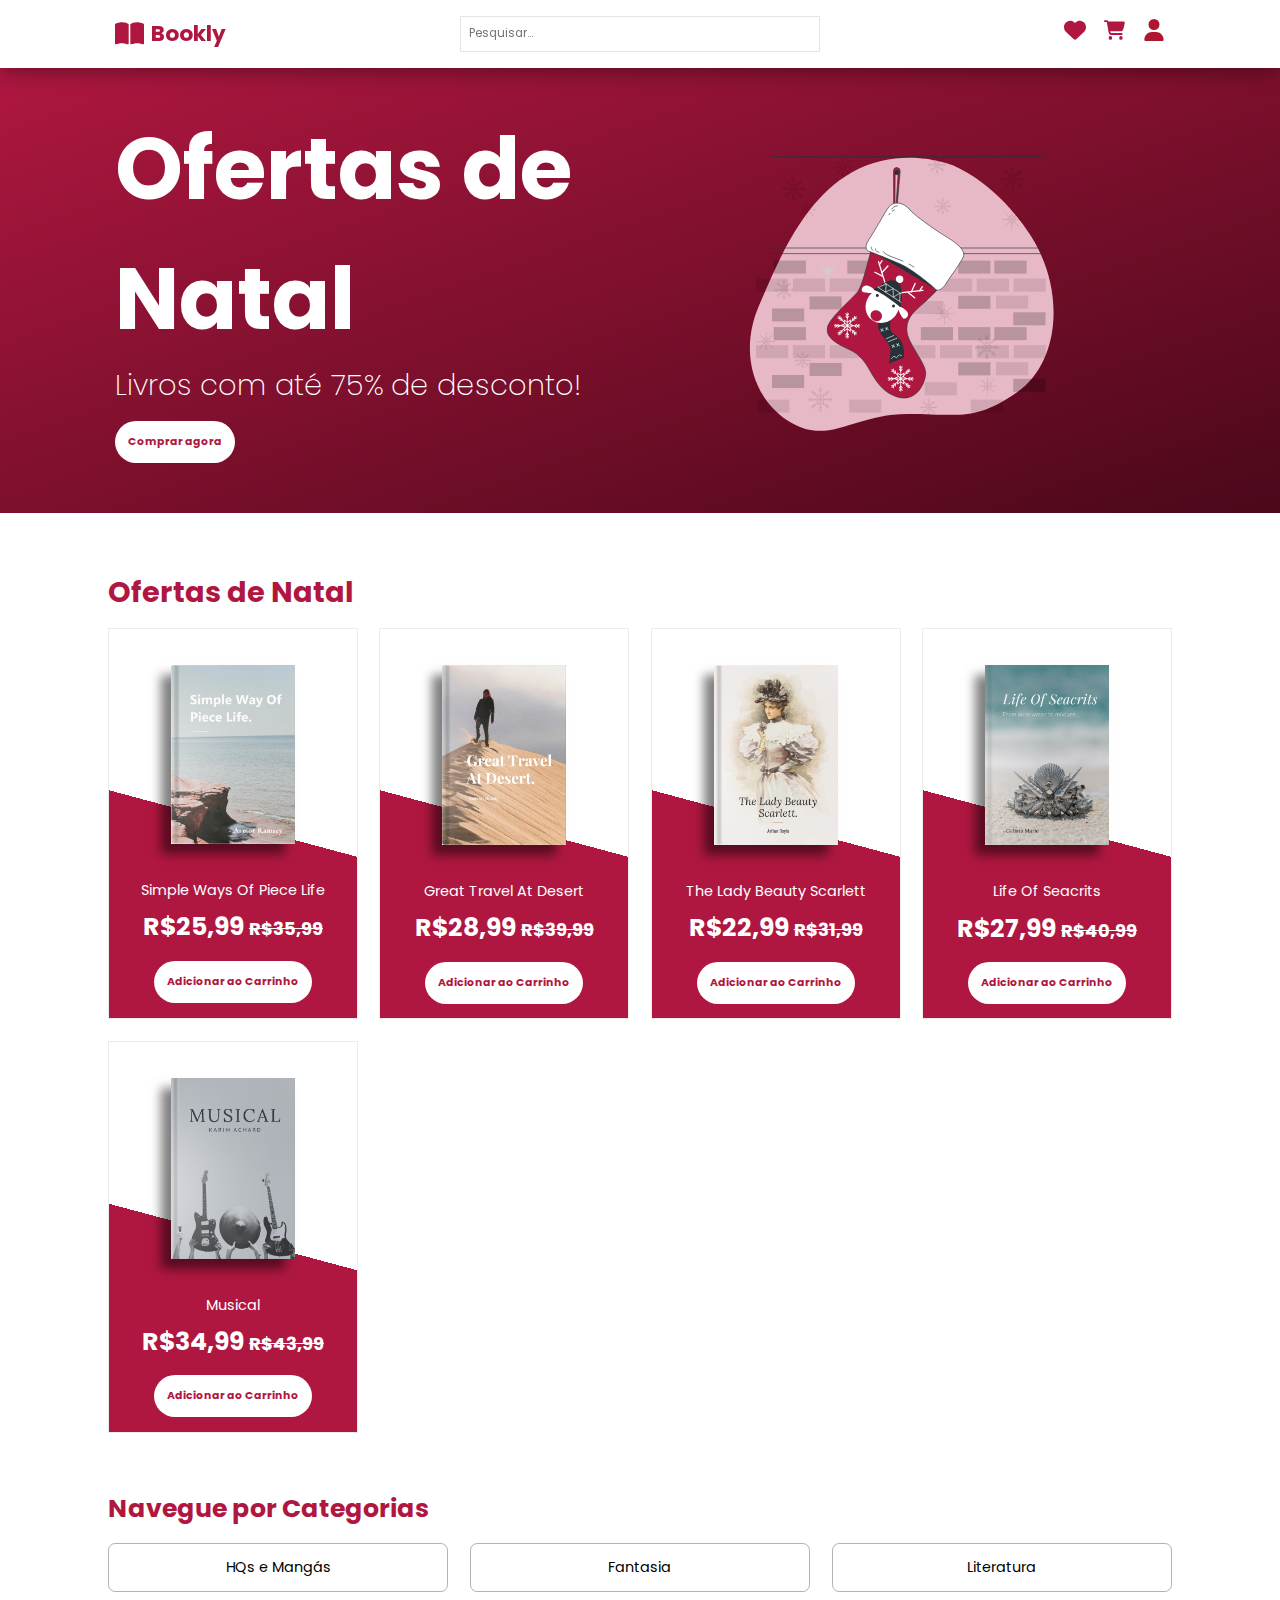
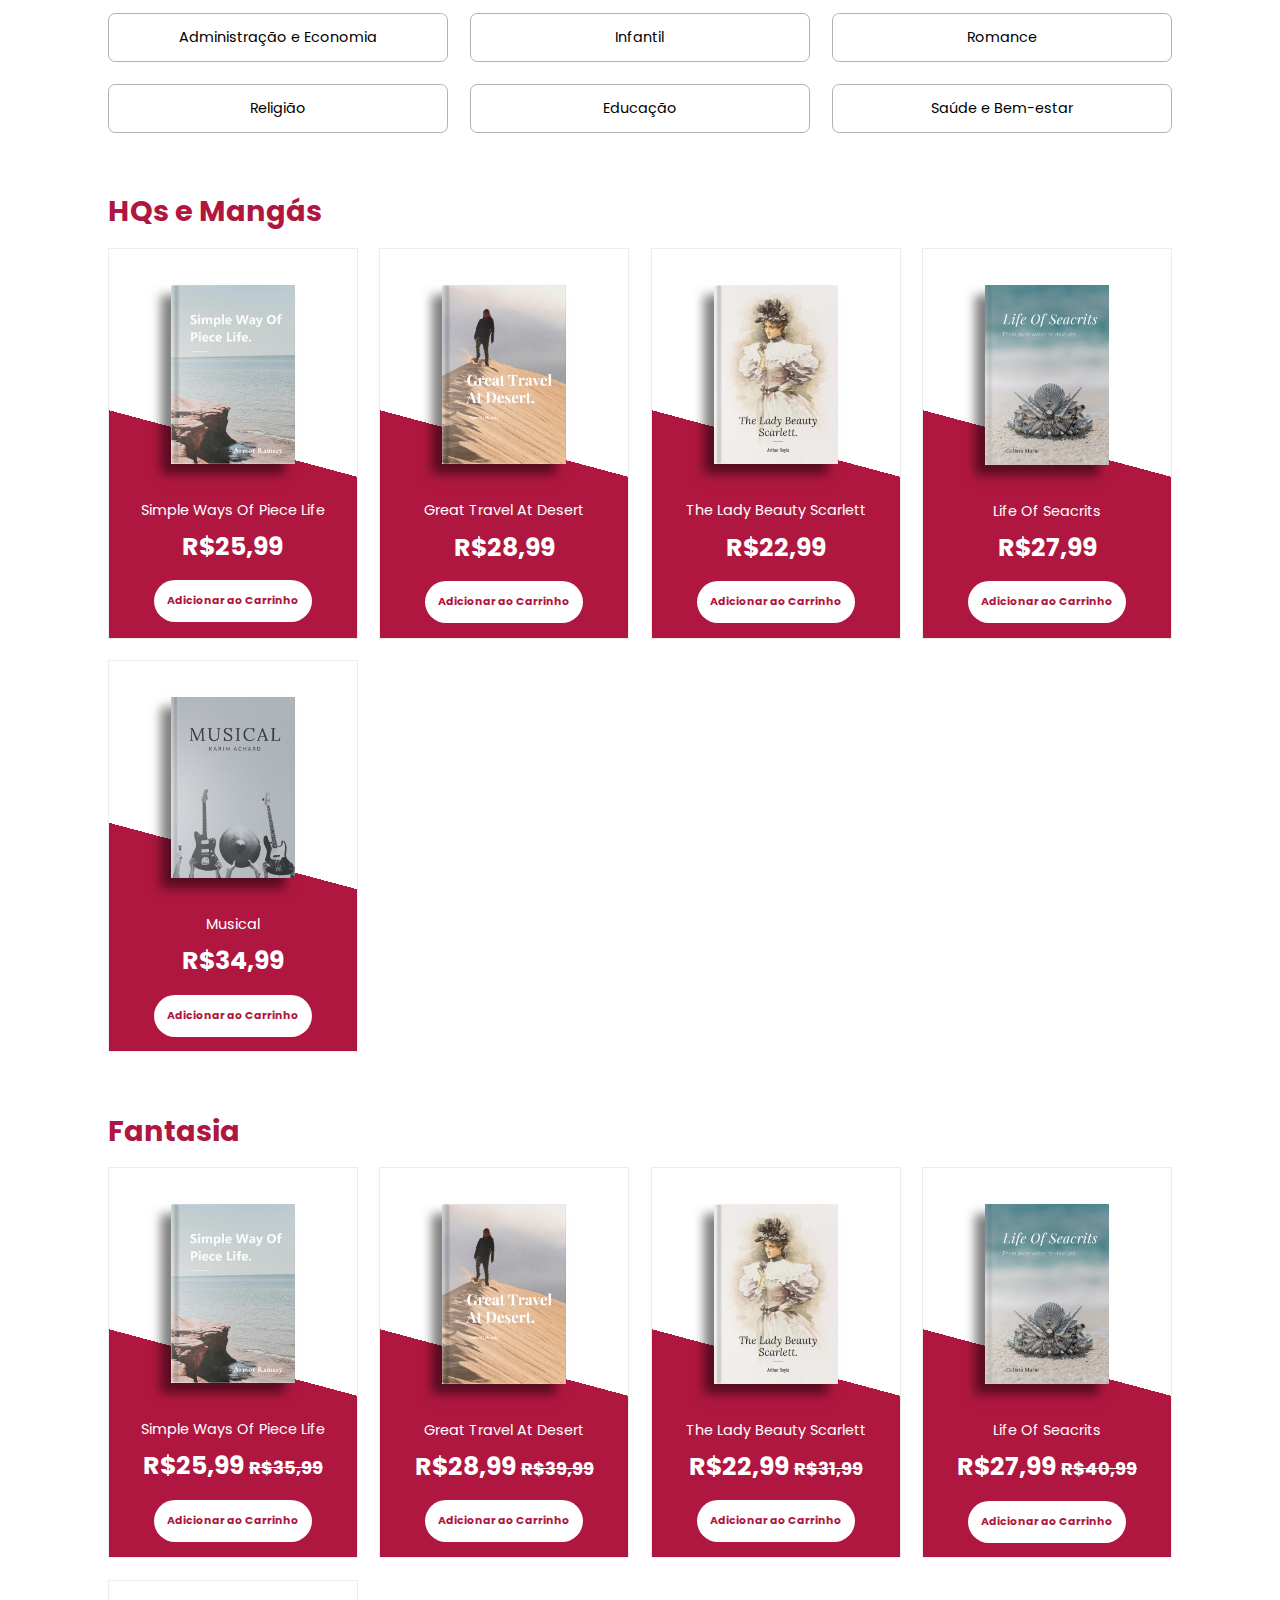
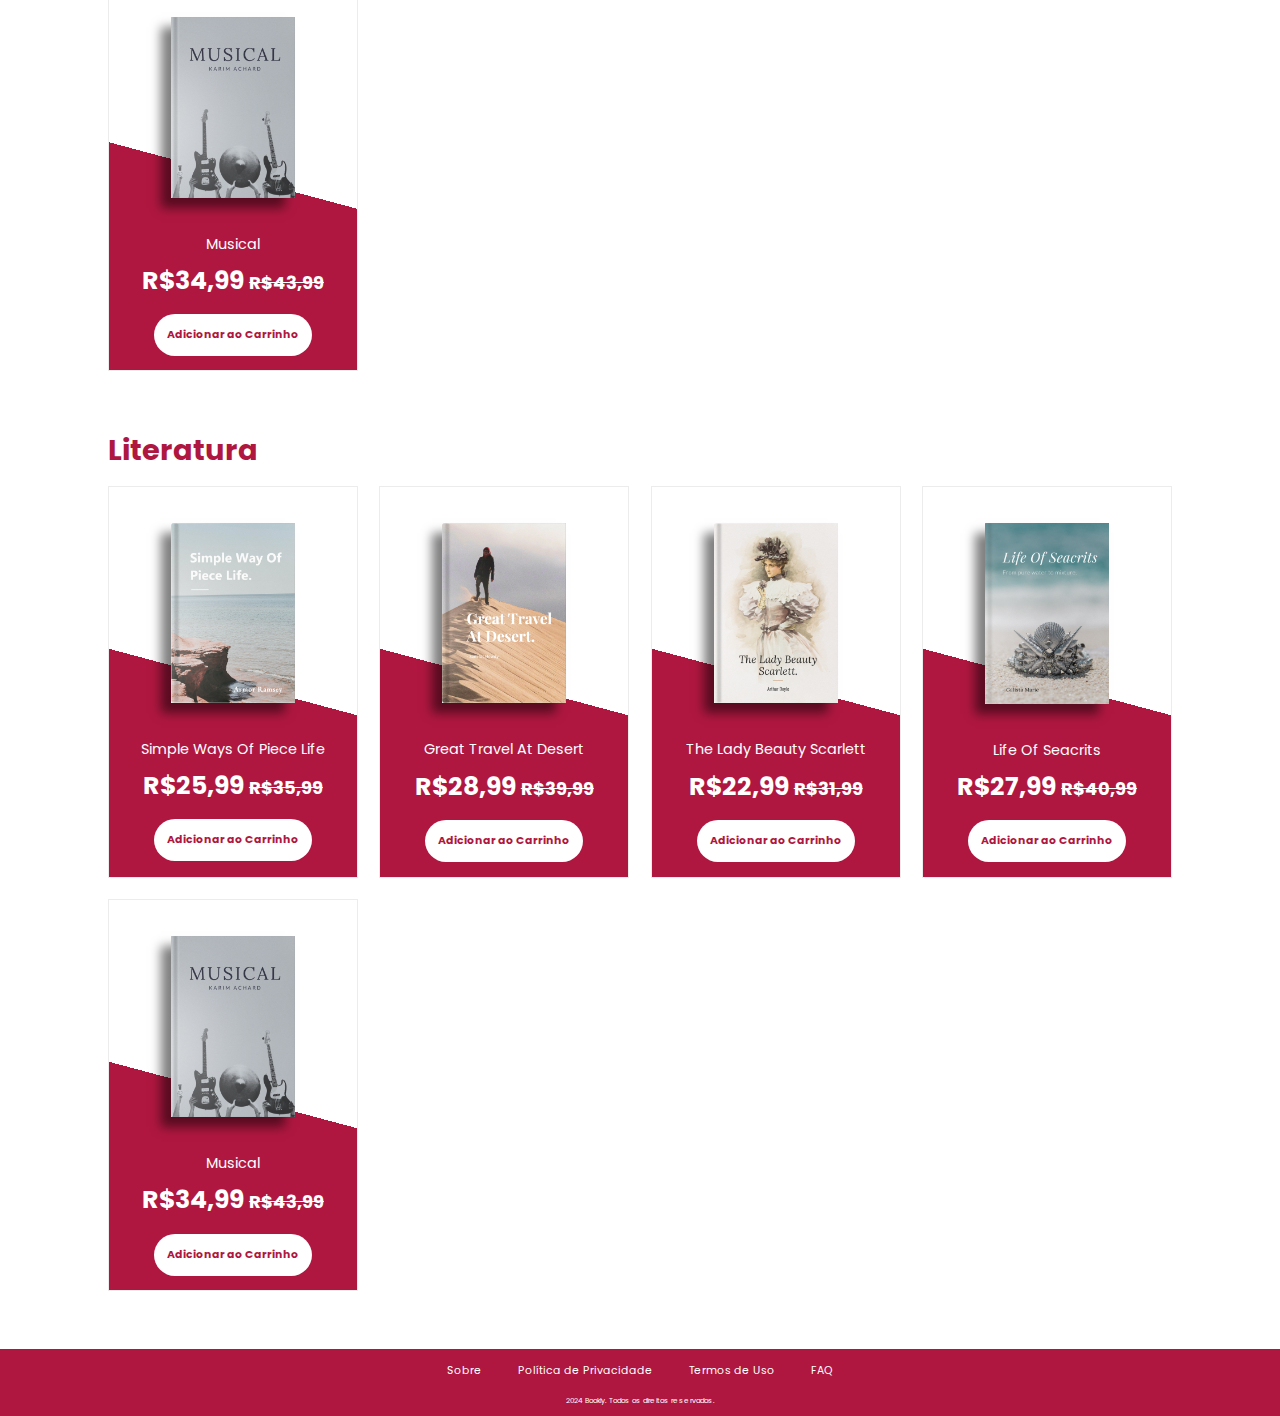
==== index.html @ 11a25524 "fix: correção dos ícones e links da página principal" ====
<!DOCTYPE html>
<html lang="pt-BR">

<head>
    <meta charset="UTF-8">
    <meta name="viewport" content="width=device-width, initial-scale=1.0">
    <link rel="icon" href="/img/book-open-solid.svg" type="image">
    <link rel="stylesheet" href="style.css">
    <title>Bookly</title>
</head>

<body>
    <header>
        <div class="container">
            <a href="#home" class="logo"><img src="img/book-open-solid.svg">Bookly</a>

            <form>
                <input type="search" name="search" placeholder="Pesquisar...">
            </form>

            <div class="icons">
                <a href="#" class="icon"><img src="img/search-solid.svg"></a>
                <a href="#" class="icon"><img src="img/heart-solid.svg"></a>
                <a href="/E-Commerce-HTML-e-CSS/cart/cart.html" class="icon"><img src="img/cart-shopping-solid.svg" alt=""></a>
                <a href="#" class="icon"><img src="img/user-solid.svg"></a>
            </div>
        </div>
        <!-- <div class="container">
            <nav>
                <a href="#" class="icon"><img src="img/house-solid.svg"></a>
                <a href="#" class="icon"><img src="img/list-solid.svg"></a>
                <a href="#" class="icon"><img src="img/tag-solid.svg"></a>
                <a href="#" class="icon"><img src="img/comments-solid.svg"></a>
            </nav>
        </div> -->
    </header>
    <main>
        <section class="home" id="home">
            <div class="snowfall">
                <div class="snowflake"></div>
                <div class="snowflake"></div>
                <div class="snowflake"></div>
                <div class="snowflake"></div>
                <div class="snowflake"></div>
                <div class="snowflake"></div>
                <div class="snowflake"></div>
                <div class="snowflake"></div>
                <div class="snowflake"></div>
                <div class="snowflake"></div>
            </div>
            <div class="content">
                <div class="content-text">
                    <h1>Ofertas de Natal</h1>
                    <p>Livros com até 75% de desconto!</p>
                    <a href="#christmas-sale" class="button">Comprar agora</a>
                </div>
                <div class="christmas-image">
                    <img src="img/christmas-stocking-animate.svg" class="book-image" alt="">
                </div>
            </div>
        </section>

        <div class="popular-books" id="christmas-sale">
            <h1>Ofertas de Natal</h1>
            <div class="book-sales">
                <div class="book">
                    <img src="img/books/product-item1.jpg" alt="">
                    <div class="book-showcase">
                        <p>Simple Ways Of Piece Life</p>
                        <h1>R$25,99 <span>R$35,99</span> </h1>
                        <a href="/E-commerce-HTML-e-CSS/book-showcase/book1/book1.html" class="button">Adicionar ao Carrinho</a>
                    </div>
                </div>
                <div class="book">
                    <img src="img/books/product-item2.jpg" alt="">
                    <div class="book-showcase">
                        <p>Great Travel At Desert</p>
                        <h1>R$28,99 <span>R$39,99</span></h1>
                        <a href="/E-commerce-HTML-e-CSS/book-showcase/book1/book2.html" class="button">Adicionar ao Carrinho</a>
                    </div>
                </div>
                <div class="book">
                    <img src="img/books/product-item3.jpg" alt="">
                    <div class="book-showcase">
                        <p>The Lady Beauty Scarlett</p>
                        <h1>R$22,99 <span>R$31,99</span> </h1>
                        <a href="/E-commerce-HTML-e-CSS/book-showcase/book1/book3.html" class="button">Adicionar ao Carrinho</a>
                    </div>
                </div>
                <div class="book">
                    <img src="img/books/product-item6.jpg" alt="">
                    <div class="book-showcase">
                        <p>Life Of Seacrits</p>
                        <h1>R$27,99 <span>R$40,99</span></h1>
                        <a href="/E-commerce-HTML-e-CSS/book-showcase/book1/book4.html" class="button">Adicionar ao Carrinho</a>
                    </div>
                </div>
                <div class="book">
                    <img src="img/books/product-item8.jpg" alt="">
                    <div class="book-showcase">
                        <p>Musical</p>
                        <h1>R$34,99 <span>R$43,99</span> </h1>
                        <a href="/E-commerce-HTML-e-CSS/book-showcase/book1/book5.html" class="button">Adicionar ao Carrinho</a>
                    </div>
                </div>
            </div>
        </div>
        <div class="categories">
            <h1>Navegue por Categorias</h1>
            <div class="categories-list">
                <a href="#comics">HQs e Mangás</a>
                <a href="#fantasy">Fantasia</a>
                <a href="#literature">Literatura</a>
                <a href="#administration">Administração e Economia</a>
                <a href="#childish">Infantil</a>
                <a href="#romance">Romance</a>
                <a href="#religion">Religião</a>
                <a href="#education">Educação</a>
                <a href="#health">Saúde e Bem-estar</a>
            </div>
        </div>
        <div class="popular-books" id="comics">
            <h1>HQs e Mangás</h1>
            <div class="book-sales">
                <div class="book">
                    <img src="img/books/product-item1.jpg" alt="">
                    <div class="book-showcase">
                        <p>Simple Ways Of Piece Life</p>
                        <h1>R$25,99</h1>
                        <a href="" class="button">Adicionar ao Carrinho</a>
                    </div>
                </div>
                <div class="book">
                    <img src="img/books/product-item2.jpg" alt="">
                    <div class="book-showcase">
                        <p>Great Travel At Desert</p>
                        <h1>R$28,99</h1>
                        <a href="" class="button">Adicionar ao Carrinho</a>
                    </div>
                </div>
                <div class="book">
                    <img src="img/books/product-item3.jpg" alt="">
                    <div class="book-showcase">
                        <p>The Lady Beauty Scarlett</p>
                        <h1>R$22,99</h1>
                        <a href="" class="button">Adicionar ao Carrinho</a>
                    </div>
                </div>
                <div class="book">
                    <img src="img/books/product-item6.jpg" alt="">
                    <div class="book-showcase">
                        <p>Life Of Seacrits</p>
                        <h1>R$27,99</h1>
                        <a href="" class="button">Adicionar ao Carrinho</a>
                    </div>
                </div>
                <div class="book">
                    <img src="img/books/product-item8.jpg" alt="">
                    <div class="book-showcase">
                        <p>Musical</p>
                        <h1>R$34,99</h1>
                        <a href="" class="button">Adicionar ao Carrinho</a>
                    </div>
                </div>
            </div>
        </div>
        <div class="popular-books" id="fantasy">
            <h1>Fantasia</h1>
            <div class="book-sales">
                <div class="book">
                    <img src="img/books/product-item1.jpg" alt="">
                    <div class="book-showcase">
                        <p>Simple Ways Of Piece Life</p>
                        <h1>R$25,99 <span>R$35,99</span> </h1>
                        <a href="" class="button">Adicionar ao Carrinho</a>
                    </div>
                </div>
                <div class="book">
                    <img src="img/books/product-item2.jpg" alt="">
                    <div class="book-showcase">
                        <p>Great Travel At Desert</p>
                        <h1>R$28,99 <span>R$39,99</span></h1>
                        <a href="" class="button">Adicionar ao Carrinho</a>
                    </div>
                </div>
                <div class="book">
                    <img src="img/books/product-item3.jpg" alt="">
                    <div class="book-showcase">
                        <p>The Lady Beauty Scarlett</p>
                        <h1>R$22,99 <span>R$31,99</span> </h1>
                        <a href="" class="button">Adicionar ao Carrinho</a>
                    </div>
                </div>
                <div class="book">
                    <img src="img/books/product-item6.jpg" alt="">
                    <div class="book-showcase">
                        <p>Life Of Seacrits</p>
                        <h1>R$27,99 <span>R$40,99</span></h1>
                        <a href="" class="button">Adicionar ao Carrinho</a>
                    </div>
                </div>
                <div class="book">
                    <img src="img/books/product-item8.jpg" alt="">
                    <div class="book-showcase">
                        <p>Musical</p>
                        <h1>R$34,99 <span>R$43,99</span> </h1>
                        <a href="" class="button">Adicionar ao Carrinho</a>
                    </div>
                </div>
            </div>
        </div>
        <div class="popular-books" id="literature">
            <h1>Literatura</h1>
            <div class="book-sales">
                <div class="book">
                    <img src="img/books/product-item1.jpg" alt="">
                    <div class="book-showcase">
                        <p>Simple Ways Of Piece Life</p>
                        <h1>R$25,99 <span>R$35,99</span> </h1>
                        <a href="" class="button">Adicionar ao Carrinho</a>
                    </div>
                </div>
                <div class="book">
                    <img src="img/books/product-item2.jpg" alt="">
                    <div class="book-showcase">
                        <p>Great Travel At Desert</p>
                        <h1>R$28,99 <span>R$39,99</span></h1>
                        <a href="" class="button">Adicionar ao Carrinho</a>
                    </div>
                </div>
                <div class="book">
                    <img src="img/books/product-item3.jpg" alt="">
                    <div class="book-showcase">
                        <p>The Lady Beauty Scarlett</p>
                        <h1>R$22,99 <span>R$31,99</span> </h1>
                        <a href="" class="button">Adicionar ao Carrinho</a>
                    </div>
                </div>
                <div class="book">
                    <img src="img/books/product-item6.jpg" alt="">
                    <div class="book-showcase">
                        <p>Life Of Seacrits</p>
                        <h1>R$27,99 <span>R$40,99</span></h1>
                        <a href="" class="button">Adicionar ao Carrinho</a>
                    </div>
                </div>
                <div class="book">
                    <img src="img/books/product-item8.jpg" alt="">
                    <div class="book-showcase">
                        <p>Musical</p>
                        <h1>R$34,99 <span>R$43,99</span> </h1>
                        <a href="" class="button">Adicionar ao Carrinho</a>
                    </div>
                </div>
            </div>
        </div>
    </main>

    <footer>
        <ul>
            <li><a href="#">Sobre</a></li>
            <li><a href="#">Política de Privacidade</a></li>
            <li><a href="#">Termos de Uso</a></li>
            <li><a href="#">FAQ</a></li>
        </ul>
        <div class="legal-info">
            <p>2024 Bookly. Todos os direitos reservados.</p>
        </div>
        </div>
    </footer>
</body>

</html>
---- style.css ----
@import url('https://fonts.googleapis.com/css2?family=Poppins:wght@300;400;500;600&display=swap');

* {
    font-family: "Poppins", sans-serif;
    margin: 0;
    padding: 0;
    box-sizing: border-box;
    text-decoration: none;
    outline: none;
    border: none;
}

html {
    font-size: 62.5%;
    overflow-x: hidden;
    scroll-behavior: smooth;
    scroll-padding-top: calc(7.5vh + 4rem);
}

body {
    display: grid;
    grid-template-rows: auto 1fr auto;
    grid-template-areas:
        "header" "main" "footer";
}

.button {
    font-size: 1.5rem;
    font-weight: bold;
    padding: 1.8rem;
    border-radius: 4rem;
    margin: 2rem 0;
    display: inline-block;
    color: #AF1740;
    background-color: white;
}

.button:hover {
    transition-duration: 0.4s;
    background-color: #8b0c2e;
    color: white;
}

header {
    grid-area: header;
    position: sticky;
    top: 0;
    z-index: 100;
}

header .container {
    background-color: #FFFFFF;
    height: 7.5vh;
    padding: 1.5rem 9%;
    display: flex;
    align-items: center;
    justify-content: space-between;
    box-shadow: 0 0 24px rgba(0, 0, 0, 0.5);
}

header .container .logo {
    display: flex;
    justify-content: center;
    align-items: center;
    font-size: 3rem;
    font-weight: bolder;
    color: #AF1740;
}

header .container .logo img {
    height: 4rem;
    width: 4rem;
    margin-right: 1rem;
}

header .container form {
    width: 50rem;
    height: 5rem;
    border: 0.1rem solid rgba(0, 0, 0, 0.1);
    overflow: hidden;
    background-color: #FFFFFF;
    display: flex;
    align-items: center;
}

header .container form input {
    font-size: 1.6rem;
    padding: 0 1.2rem;
    height: 100%;
    width: 100%;
    color: black;
}

header .container .icons {
    display: flex;
    align-items: center;
    flex-wrap: nowrap;
    justify-content: flex-start;
    gap: 1rem;
}

header .container:nth-child(1) .icons div,
header .container:nth-child(1) .icons a {
    font-size: 2.5rem;
    margin-left: 1.5rem;
    color: black;
    cursor: pointer;
}

header .container .icons .icon img {
    height: 3rem;
    width: 3rem;
}

header .container .icons .icon:nth-child(1) {
    display: none;
}

header .container .icons div:hover,
header .container .icons a:hover {
    color: var(--main-color);
}
/* 
header .container:nth-child(2) {
    position: sticky;
    top: 0;
    z-index: 100;
}

header .container:nth-child(2) nav {
    background-color: var(--main-color);
    text-align: center;
}

header .container:nth-child(2) nav a {
    color: white;
    display: inline-block;
    padding: 1.5rem 1.5rem 1rem 0;
}

header .container:nth-child(2) nav .icon img{
    display: inline-block;
    height: 2rem;
    width: 2rem;
} */



/*-------------------------------------------------------------------------------------------------*/




main {
    grid-area: main;
}

section {
    padding: 5rem 9%;
    position: relative;
}

.book-image {
    width: 25vw;
}

section .content {
    display: flex;
    align-items: center;
    justify-content: center;
}

section .content .content-text {
    width: 50vw;
    color: white;
}

section .content .content-text h1 {
    font-size: 12rem;
}

section .content .content-text p {
    font-size: 4rem;
    font-weight: 200;
}

section .content .christmas-image {
    display: flex;
    justify-content: center;
    width: 50vw;
}

section .content .content-text .button:hover {
    background-color: #6d0622;
    color: white;
}

/* Animaçaõ da neve caindo */

.snowfall {
    position: absolute;
    z-index: -1;
    inset: 0;
    overflow: hidden;
    background-image: linear-gradient(to bottom right, #AF1740, #4b081a);
}

.snowflake {
    --small: 3px;
    --medium: 7px;
    width: 3px;
    height: 3px;
    position: absolute;
    background-color: #fff;
    border-radius: 50%;
    animation: snow 6s linear infinite, wind 10s ease-in-out infinite;
    top: -10%;
    left: 10%;
}

.snowflake:nth-child(2n + 3) {
    width: 7px;
    height: 7px;
}

.snowflake:nth-child(1) {
    left: 25%;
    animation-delay: 1s;
}

.snowflake:nth-child(2) {
    left: 85%;
    animation-delay: 1.5s;
}

.snowflake:nth-child(3) {
    left: 30%;
    animation-delay: 2s;
}

.snowflake:nth-child(4) {
    left: 65%;
    animation-delay: 2.5s;
}

.snowflake:nth-child(5) {
    left: 25%;
    animation-delay: 3s;
}

.snowflake:nth-child(6) {
    left: 95%;
    animation-delay: 3.5s;
}

.snowflake:nth-child(7) {
    left: 55%;
    animation-delay: 4s;
}

.snowflake:nth-child(8) {
    left: 10%;
    animation-delay: 4.5s;
}

.snowflake:nth-child(9) {
    left: 70%;
    animation-delay: 5s;
}

.snowflake:nth-child(10) {
    left: 20%;
    animation-delay: 5.5s;
}

@keyframes snow {
    100% {
        top: 100%;
    }
}

@keyframes wind {
    50% {
        transform: translateX(120px);
    }
}



/* ----------------------------------------------------------------------*/

.popular-books {
    margin: 8rem 15rem;
}

.popular-books > h1{
    font-weight: bolder;
    color: #AF1740;
    font-size: 4rem;
    text-align: start;
    padding-bottom: 2rem;
}

.popular-books .book-sales {
    display: grid;
    grid-template-columns: repeat(5, 1fr);
    gap: 3rem;
}

.popular-books .book-sales .book{
    border: 0.1rem solid #ececec;
    background: linear-gradient(15deg, #AF1740 50%, #ffffff 50%);
    display: flex;
    flex-direction: column;
    transition-duration: 0.4s;
}

/* .popular-books .book-sales .book:nth-child(even){
    background: linear-gradient(15deg, #32523d 50%, #ffffff 50%);
}

.popular-books .book-sales .book:nth-child(odd){
    background: linear-gradient(15deg, #AF1740 50%, #ffffff 50%);
} */

.popular-books .book-sales .book img {
    width: 50%;
    height: auto;
    align-self: center;
    margin: 5rem;
    box-shadow: -10px 10px 10px rgba(0, 0, 0, 0.5);
    transition: transform 0.3s ease;
}

.popular-books .book-sales .book .book-showcase {
    color: white;
    text-align: center;
}

.popular-books .book-sales .book .book-showcase p {
    font-size: 2rem;
    margin-bottom: 1rem;
}

.popular-books .book-sales .book .book-showcase h1{
    font-size: 3.5rem;
}

.popular-books .book-sales .book .book-showcase h1 span {
    text-decoration:line-through;
    font-size: 2.5rem;
}

.popular-books .book-sales .book:hover{
    border-color: #AF1740;
}

.popular-books .book-sales .book img:hover{
    transform: scale(1.1);
}

.categories {
    margin: 8rem 15rem;
    display: flex;
    flex-direction: column;
}

.categories h1 {
    font-size: 3.5rem;
    color: #AF1740;
    padding-bottom: 2rem;
}

.categories-list {
    display: grid;
    grid-template-columns: repeat(3, 1fr);
    gap: 3rem;
    height: 100%;
    width: 100%;
}

.categories-list > a {
    padding: 1.8rem;
    font-size: 2rem;
    text-align: center;
    border: 1px solid rgba(0, 0, 0, 0.3);
    color: black;
    /* background-color: #AF1740; */
    border-radius: 1rem;
}

.categories-list > a:hover {
    background-color: #AF1740;
    border-color: #AF1740;
    color: white;
    transition-duration: 0.5s;
}



/* ----------------------------------------------------------------------*/

footer {
    grid-area: footer;
    height: 7.5vh;
    width: 100%;
    background-color: #AF1740;
    display: flex;
    flex-direction: column;
    justify-content: center;
    align-items: center;
}

footer ul {
    width: 100%;
    display: flex;
    flex-direction: row;
    justify-content: center;
    gap: 5rem;
    list-style-type: none;
    padding-top: 2rem;
}

footer ul li a {
    color: white;
    font-size: 1.5rem;
}

footer .legal-info {
    height: 100%;
    display: flex;
    align-items: center;
    justify-content: center;
    color: white;
    padding-top: 1rem;
}

@media (max-width: 1920px) {
    html {
        font-size: 60%
    }
}

@media (max-width: 1768px) {
    html {
        font-size: 55%;
    }

    .popular-books .book-sales {
        grid-template-columns: repeat(4, 1fr);
    }
}

@media (max-width: 1460px) {
    html {
        font-size: 55%;
    }
}

@media (max-width:1280px) {
    html {
        font-size: 45%;
    }

    .popular-books .book-sales {
        grid-template-columns: repeat(4, 1fr);
    }
}

@media (max-width:1080px) {
    html {
        font-size: 40%;
    }

    .popular-books .book-sales {
        grid-template-columns: repeat(3, 1fr);
    }
}

@media (max-width:991px) {
    html {
        font-size: 40%;
    }
}

@media (max-width: 900px) {
    html {
        font-size: 40%;
    }

    .popular-books .book-sales {
        grid-template-columns: repeat(2, 1fr);
    }

    main .content {
        display: flex;
        flex-direction: column-reverse;
        text-align: center;
    }

    main .content img {
        width: 30vw;
    }

    main .content-text .button {
        font-size: 3rem;
    }

    main .content-text .button:hover {
        background-color: #1b0209;
    } 
}

@media (max-width:787px) {
    html {
        font-size: 40%;
    }
}

@media (max-width: 680px) {
    html {
        font-size: 35%;
    }
    .popular-books .book-sales {
        grid-template-columns: repeat(1, 1fr);
    }

    .categories-list {
        grid-template-columns: repeat(2, 1fr);
    }

    header .container form {
        display: none;
        border: none;
    }

    header .container .icons .icon:nth-child(1) {
        display: block;
    }

    main .content img {
        width: 40vw;
    }
}

@media (max-width: 510px) {
    html {
        font-size: 30%;
    }

    header .container form {
        display: none;
        border: none;
    }

    header .container .icons .icon:nth-child(1) {
        display: block;
    }

    main .content img {
        width: 50vw;
    }
}

@media (max-width: 360px) {
    html {
        font-size: 25%;
    }
}
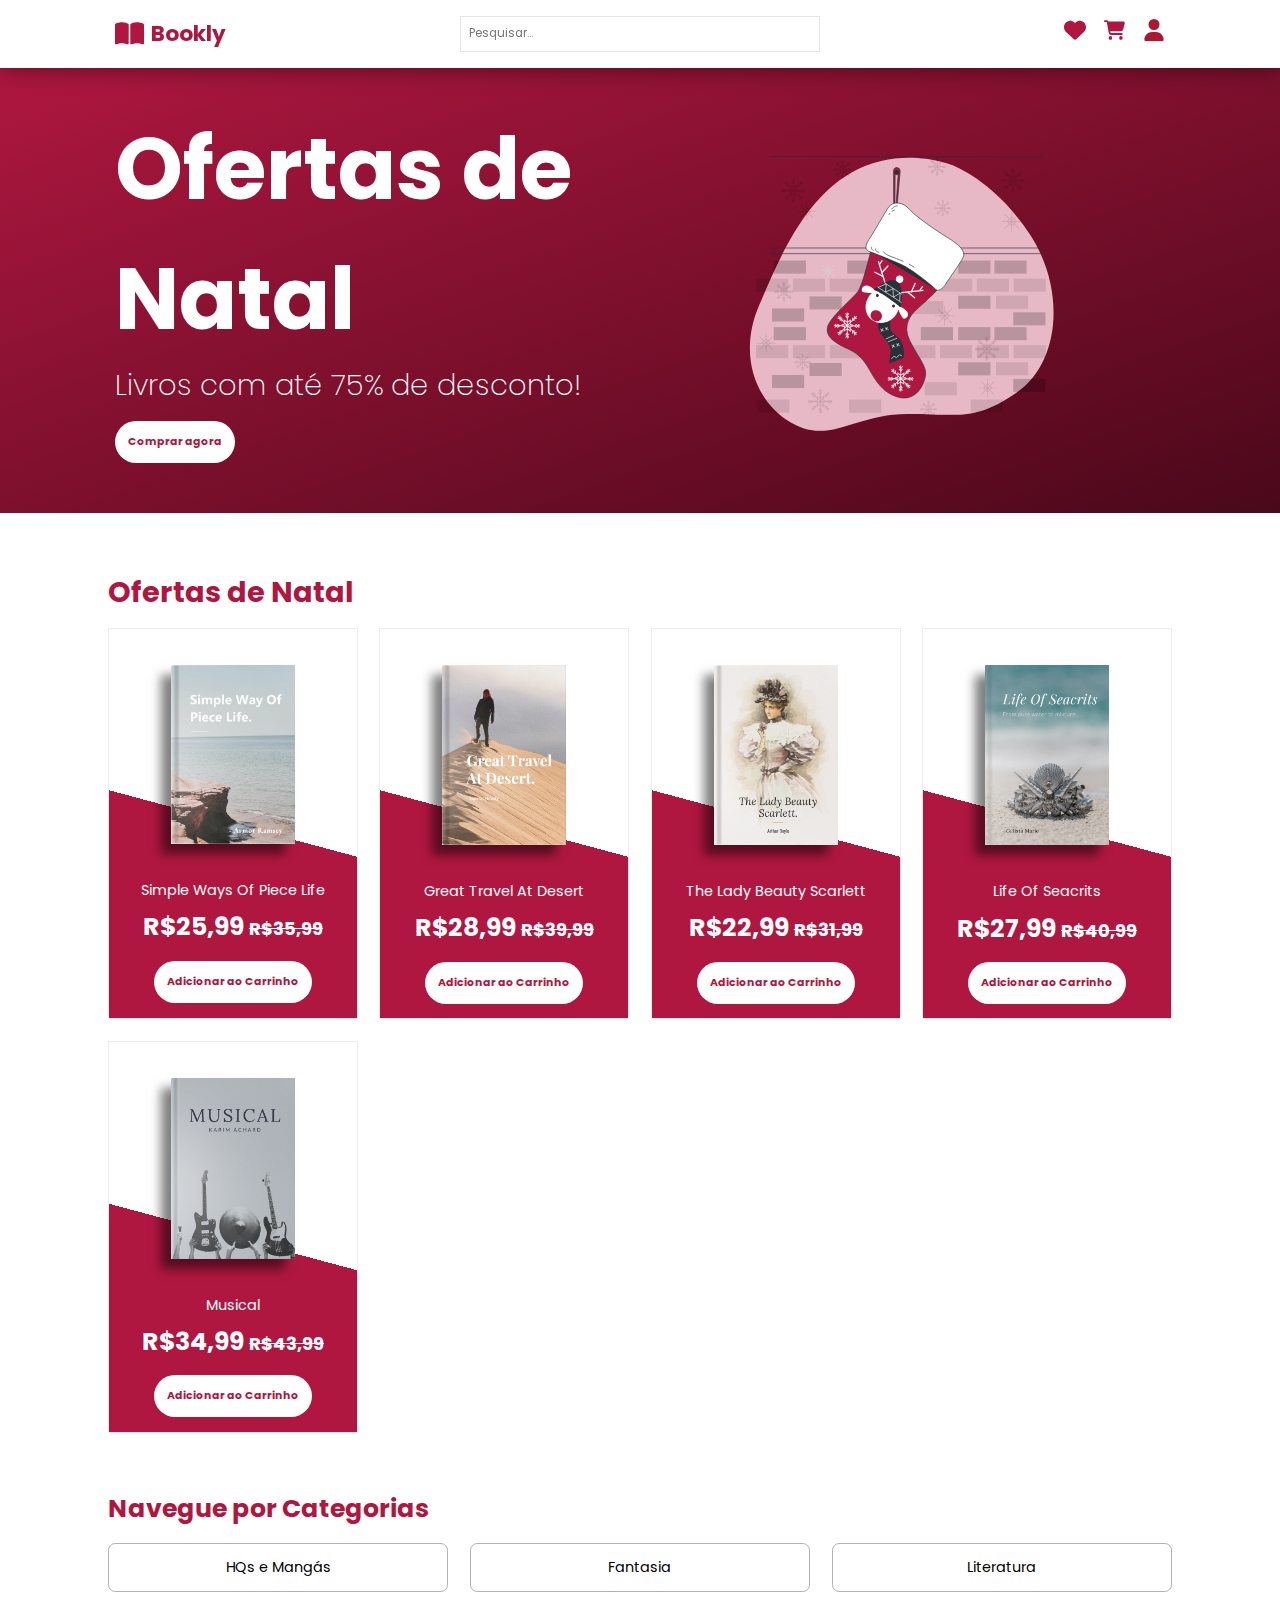
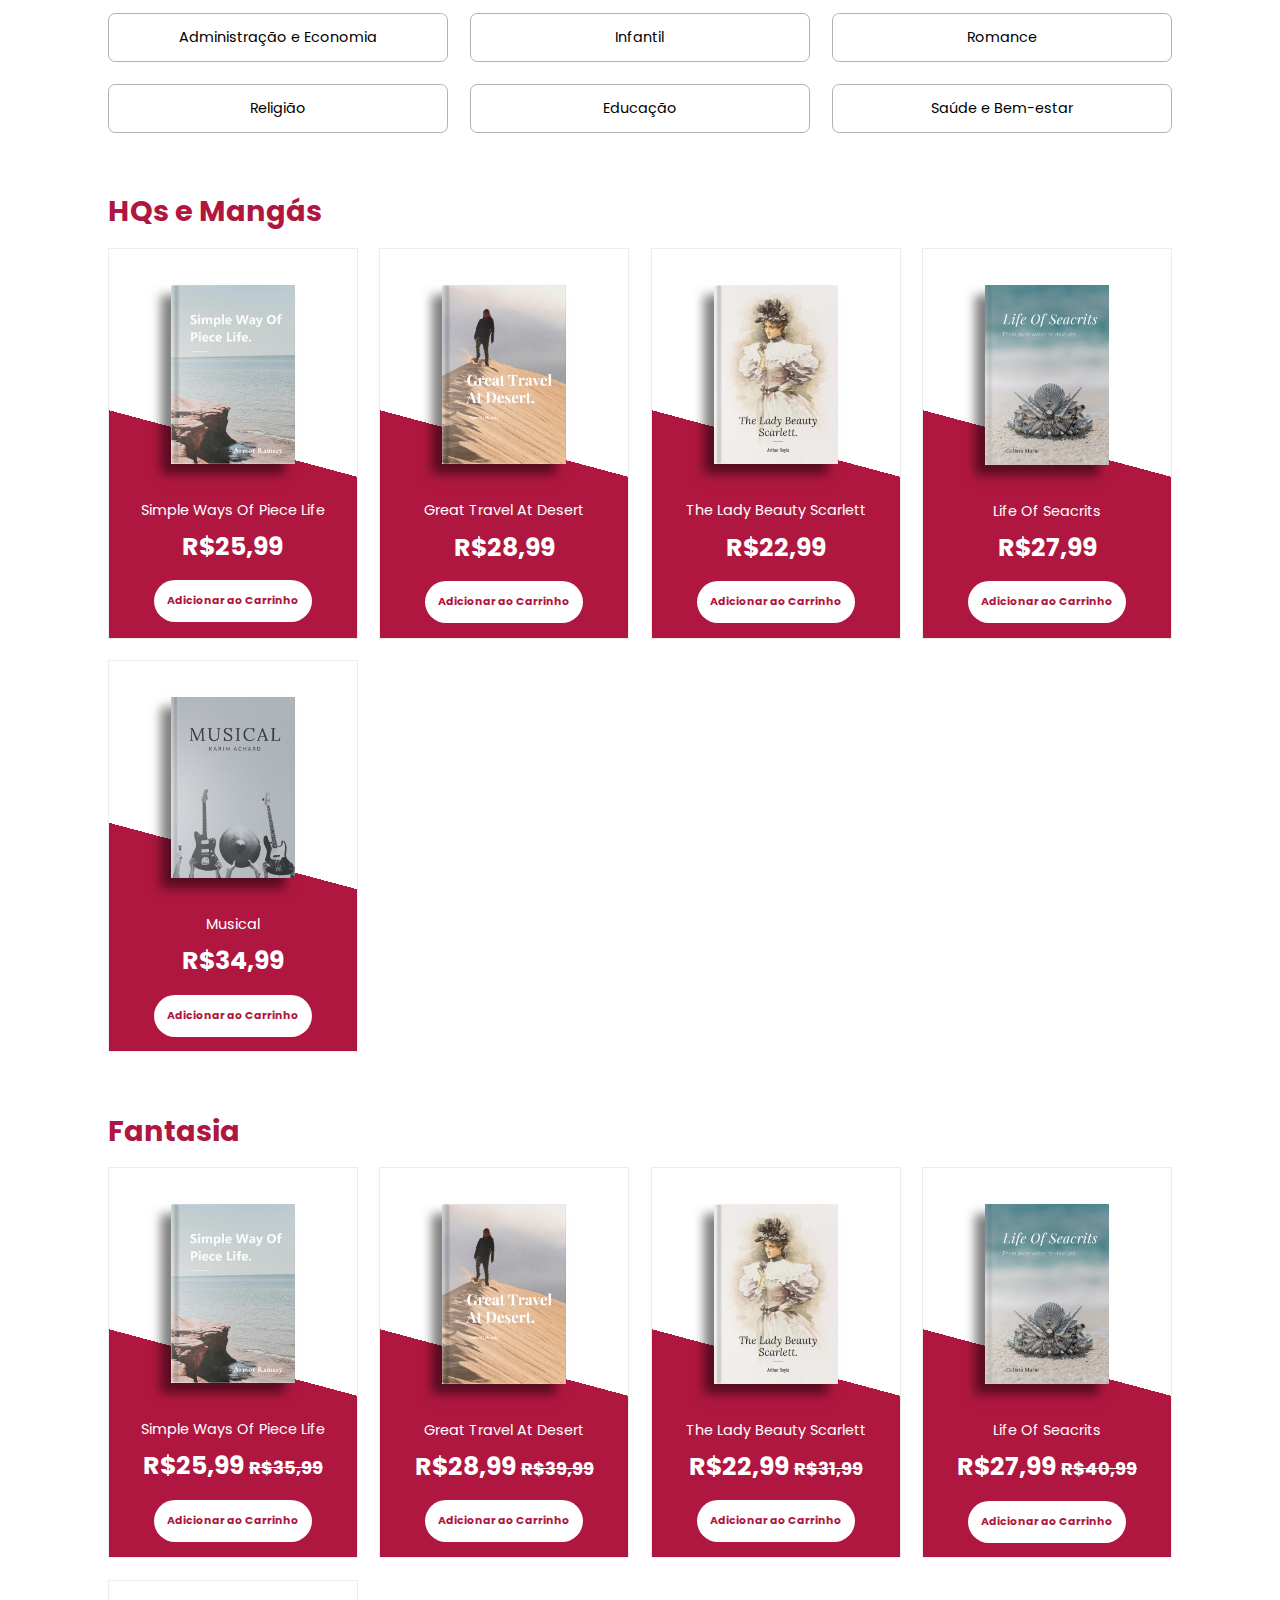
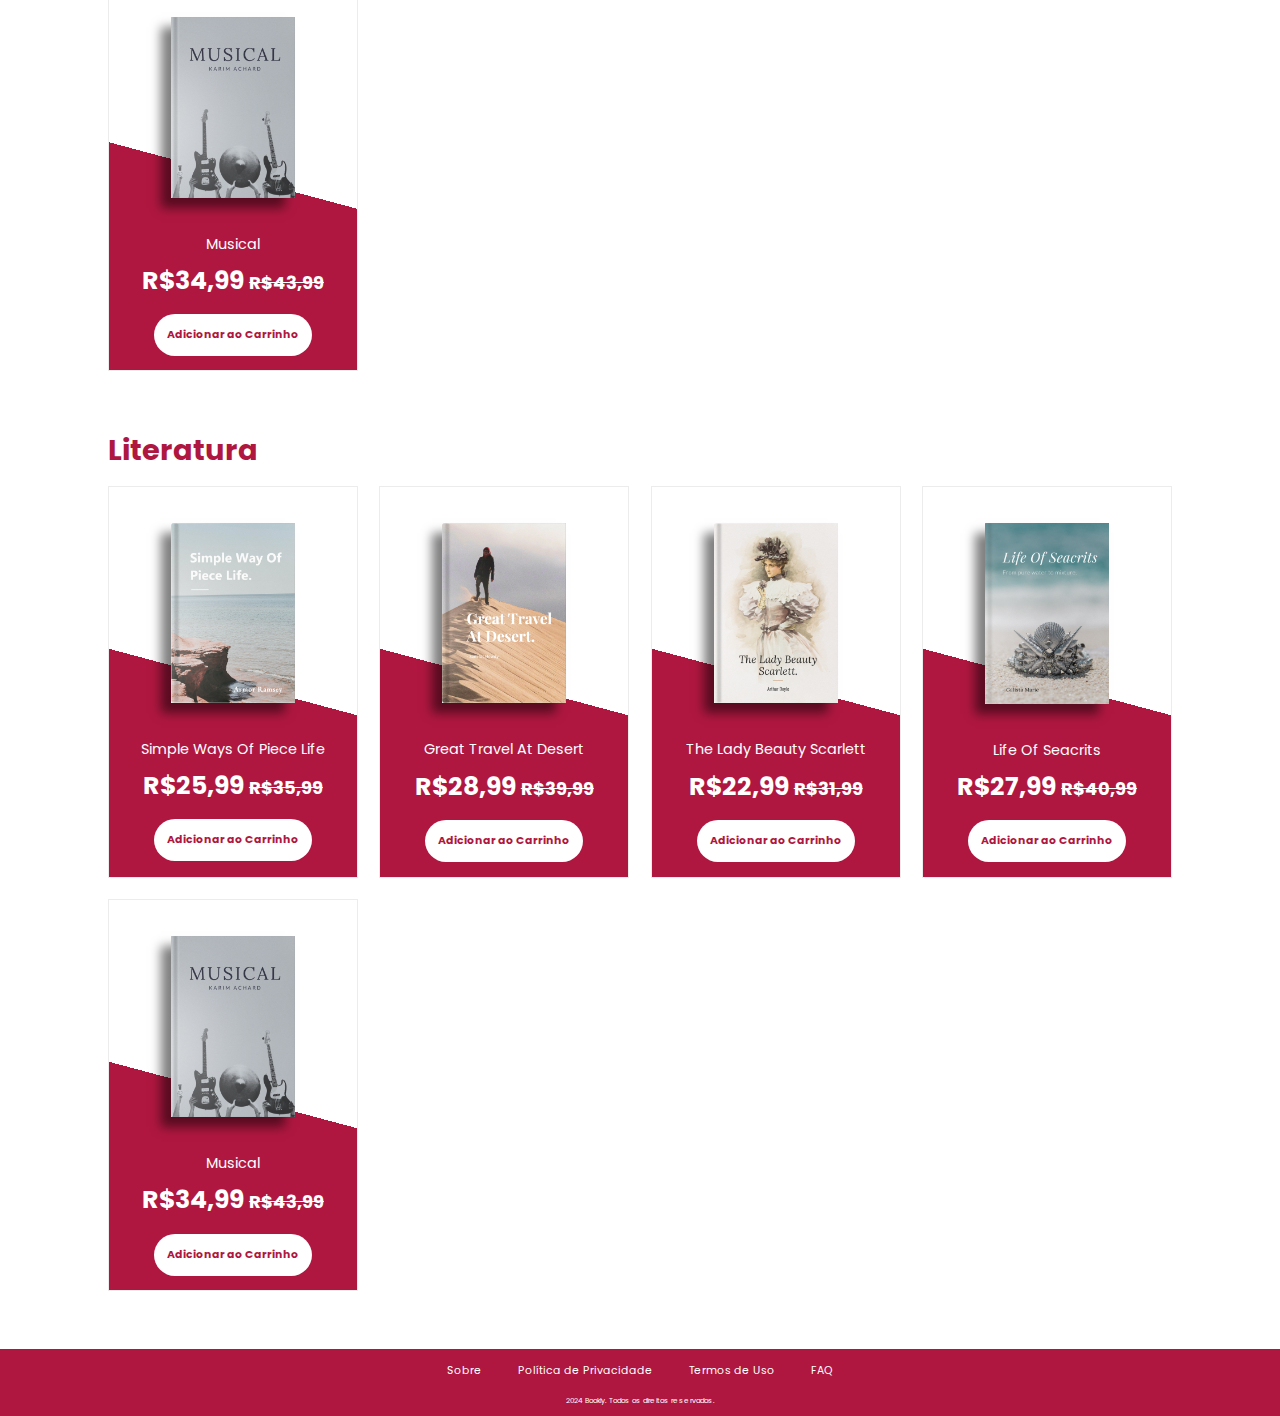
==== commit c3c2d578: "fix: links corrigidos" ====
--- a/index.html
+++ b/index.html
@@ -4,7 +4,7 @@
 <head>
     <meta charset="UTF-8">
     <meta name="viewport" content="width=device-width, initial-scale=1.0">
-    <link rel="icon" href="/img/book-open-solid.svg" type="image">
+    <link rel="icon" href="/E-Commerce-HTML-e-CSS/img/book-open-solid.svg" type="image">
     <link rel="stylesheet" href="style.css">
     <title>Bookly</title>
 </head>
@@ -68,7 +68,7 @@
                     <div class="book-showcase">
                         <p>Simple Ways Of Piece Life</p>
                         <h1>R$25,99 <span>R$35,99</span> </h1>
-                        <a href="/E-commerce-HTML-e-CSS/book-showcase/book1/book1.html" class="button">Adicionar ao Carrinho</a>
+                        <a href="/E-Commerce-HTML-e-CSS/book-showcase/book1/book1.html" class="button">Adicionar ao Carrinho</a>
                     </div>
                 </div>
                 <div class="book">
@@ -76,7 +76,7 @@
                     <div class="book-showcase">
                         <p>Great Travel At Desert</p>
                         <h1>R$28,99 <span>R$39,99</span></h1>
-                        <a href="/E-commerce-HTML-e-CSS/book-showcase/book1/book2.html" class="button">Adicionar ao Carrinho</a>
+                        <a href="/E-Commerce-HTML-e-CSS/book-showcase/book1/book2.html" class="button">Adicionar ao Carrinho</a>
                     </div>
                 </div>
                 <div class="book">
@@ -84,7 +84,7 @@
                     <div class="book-showcase">
                         <p>The Lady Beauty Scarlett</p>
                         <h1>R$22,99 <span>R$31,99</span> </h1>
-                        <a href="/E-commerce-HTML-e-CSS/book-showcase/book1/book3.html" class="button">Adicionar ao Carrinho</a>
+                        <a href="/E-Commerce-HTML-e-CSS/book-showcase/book1/book3.html" class="button">Adicionar ao Carrinho</a>
                     </div>
                 </div>
                 <div class="book">
@@ -92,7 +92,7 @@
                     <div class="book-showcase">
                         <p>Life Of Seacrits</p>
                         <h1>R$27,99 <span>R$40,99</span></h1>
-                        <a href="/E-commerce-HTML-e-CSS/book-showcase/book1/book4.html" class="button">Adicionar ao Carrinho</a>
+                        <a href="/E-Commerce-HTML-e-CSS/book-showcase/book1/book4.html" class="button">Adicionar ao Carrinho</a>
                     </div>
                 </div>
                 <div class="book">
@@ -100,7 +100,7 @@
                     <div class="book-showcase">
                         <p>Musical</p>
                         <h1>R$34,99 <span>R$43,99</span> </h1>
-                        <a href="/E-commerce-HTML-e-CSS/book-showcase/book1/book5.html" class="button">Adicionar ao Carrinho</a>
+                        <a href="/E-Commerce-HTML-e-CSS/book-showcase/book1/book5.html" class="button">Adicionar ao Carrinho</a>
                     </div>
                 </div>
             </div>
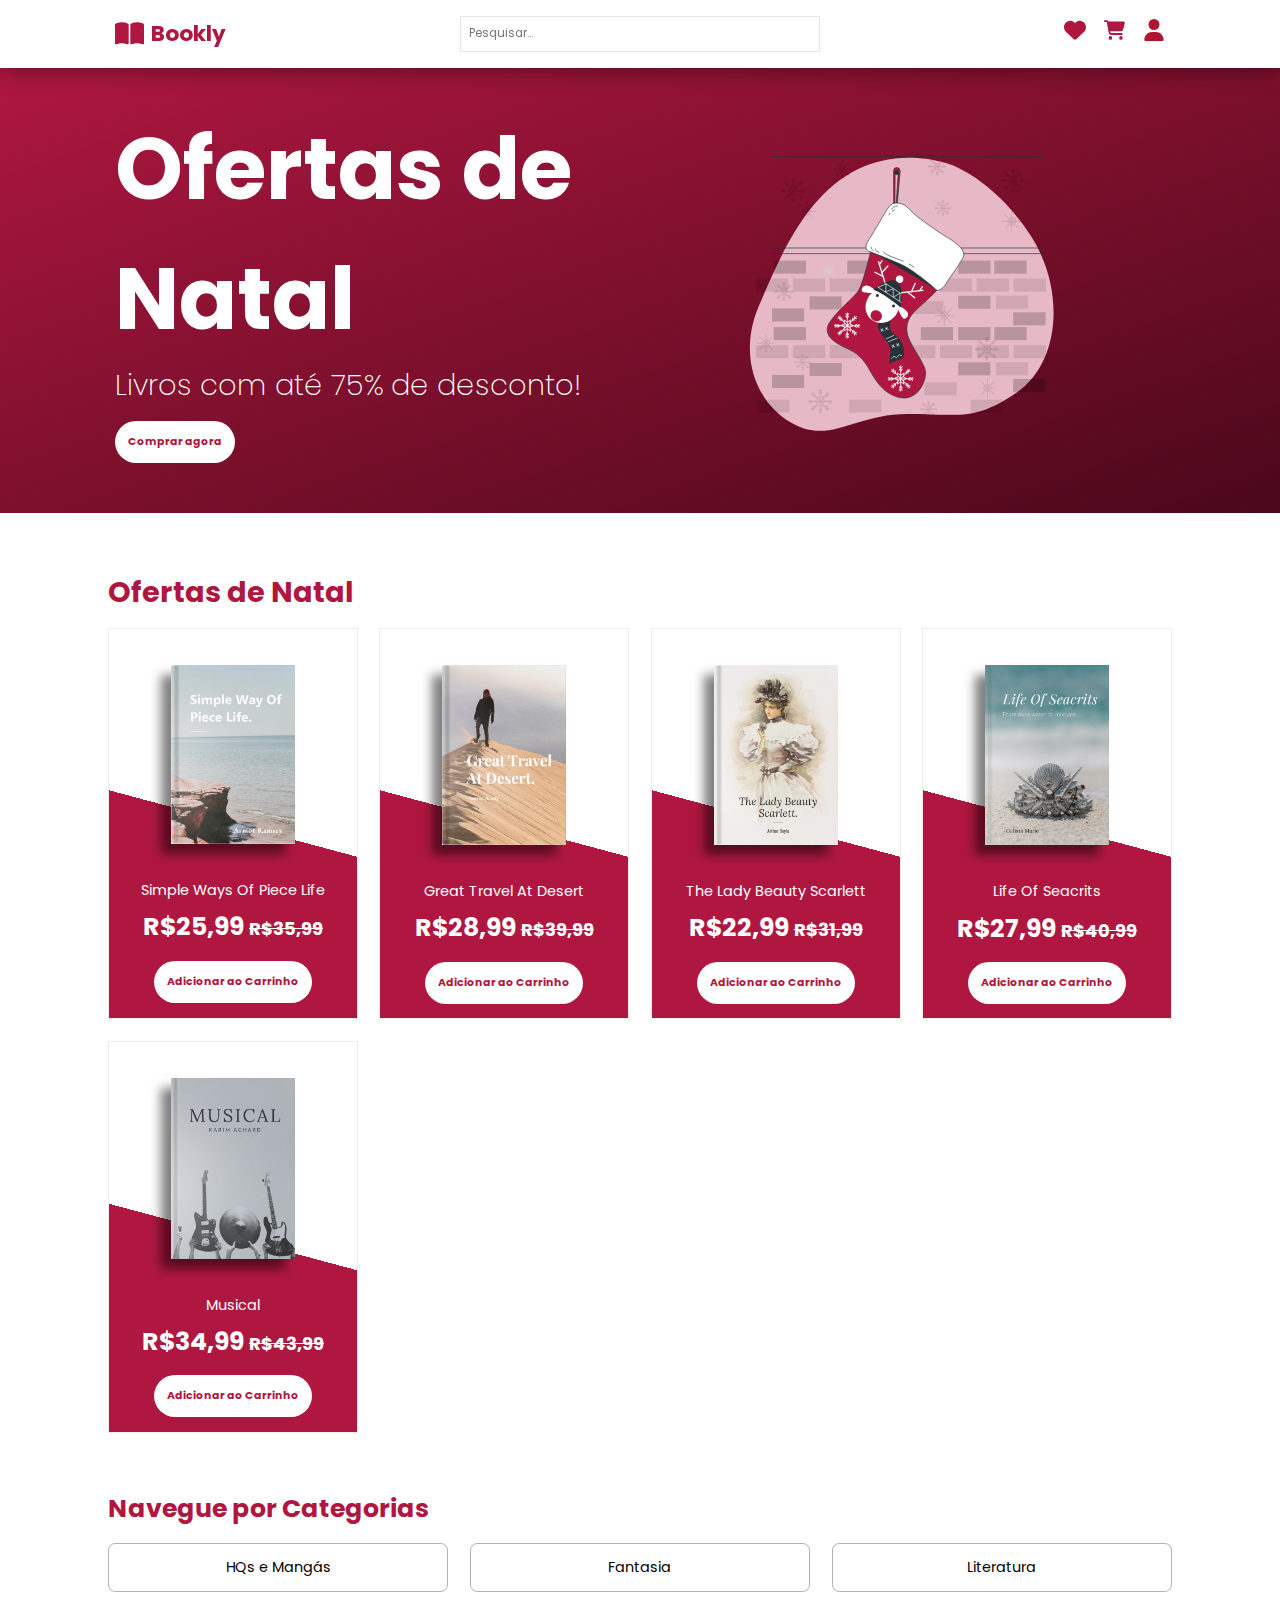
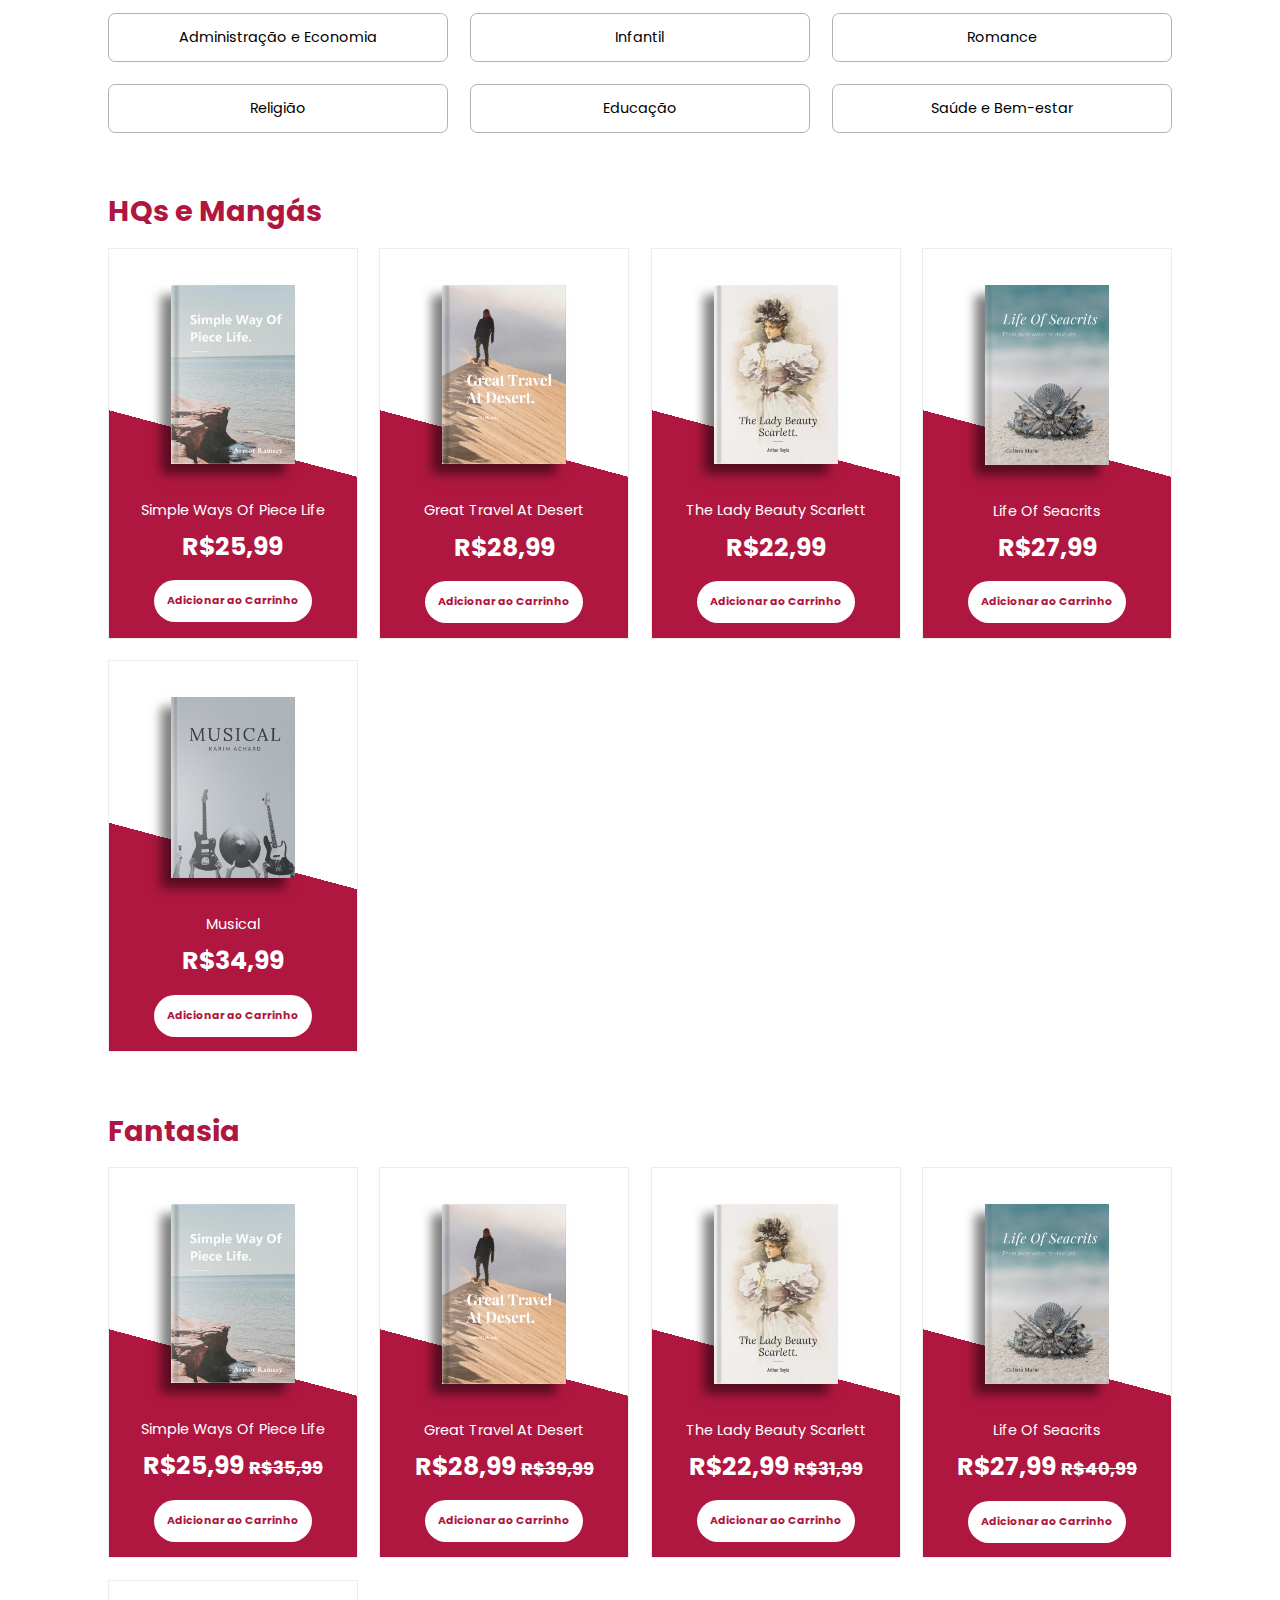
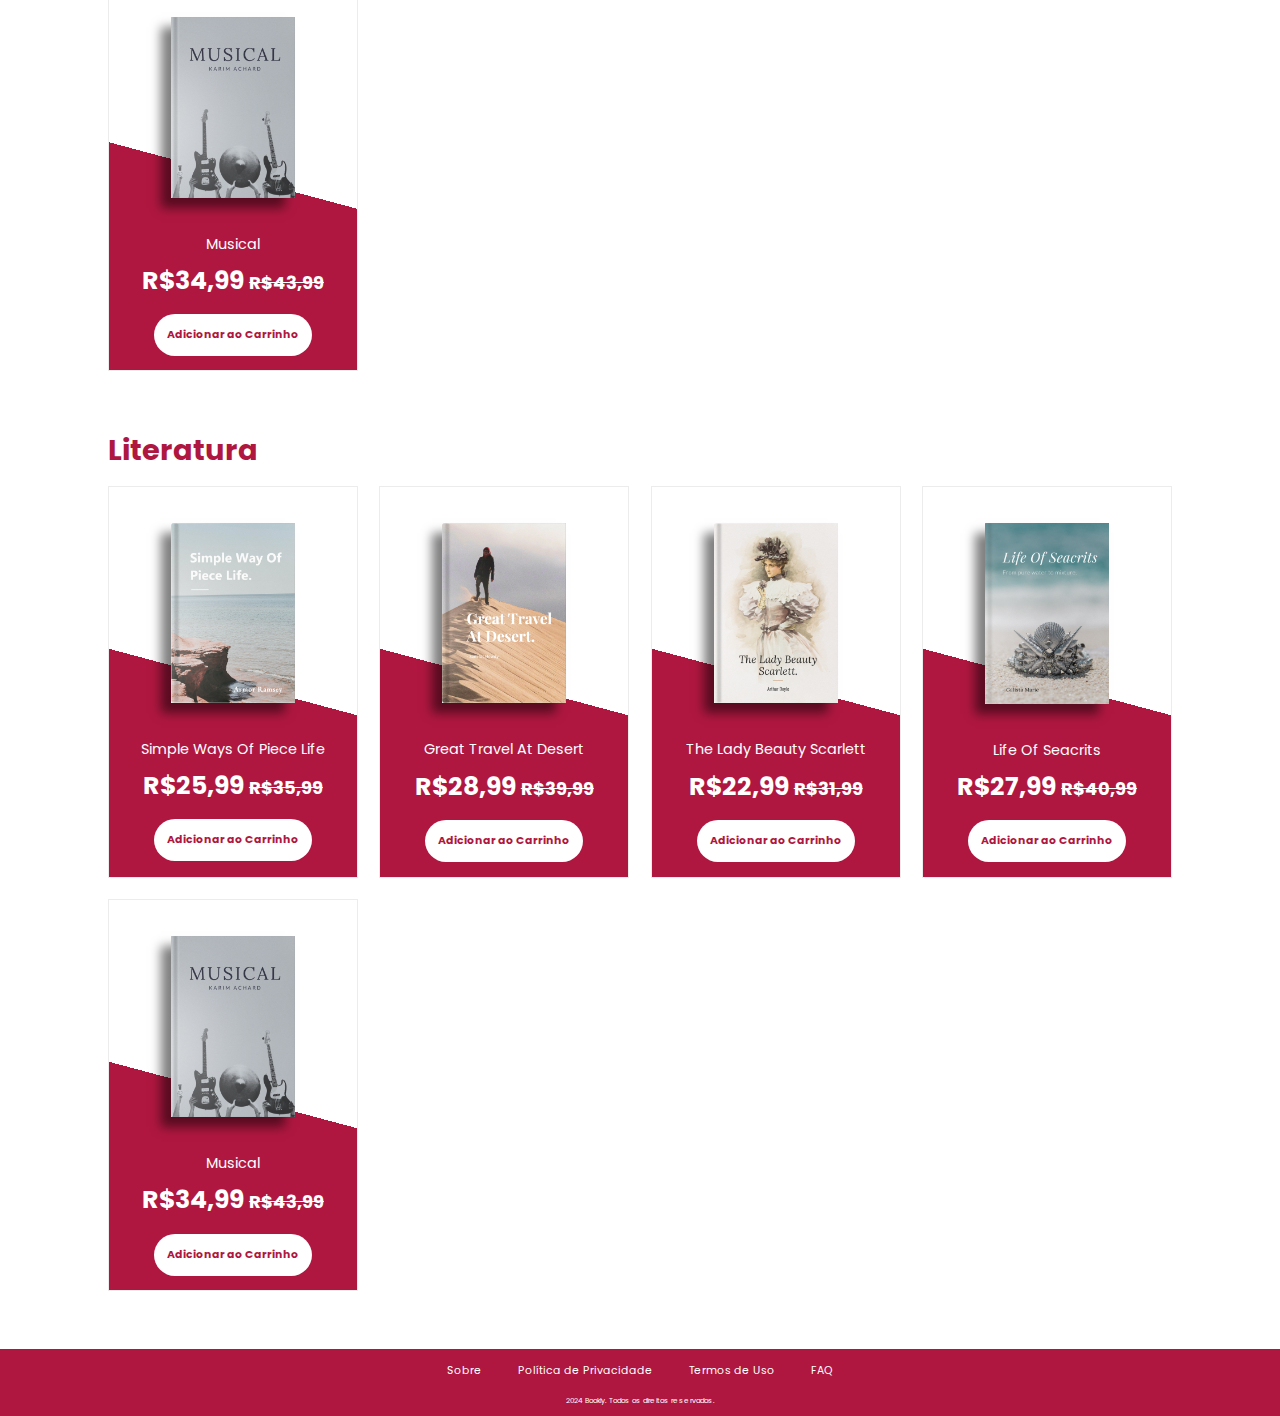
==== commit ce5dc42e: "fix: correção dos livros" ====
--- a/index.html
+++ b/index.html
@@ -76,7 +76,7 @@
                     <div class="book-showcase">
                         <p>Great Travel At Desert</p>
                         <h1>R$28,99 <span>R$39,99</span></h1>
-                        <a href="/E-Commerce-HTML-e-CSS/book-showcase/book1/book2.html" class="button">Adicionar ao Carrinho</a>
+                        <a href="/E-Commerce-HTML-e-CSS/book-showcase/book2/book2.html" class="button">Adicionar ao Carrinho</a>
                     </div>
                 </div>
                 <div class="book">
@@ -84,7 +84,7 @@
                     <div class="book-showcase">
                         <p>The Lady Beauty Scarlett</p>
                         <h1>R$22,99 <span>R$31,99</span> </h1>
-                        <a href="/E-Commerce-HTML-e-CSS/book-showcase/book1/book3.html" class="button">Adicionar ao Carrinho</a>
+                        <a href="/E-Commerce-HTML-e-CSS/book-showcase/book3/book3.html" class="button">Adicionar ao Carrinho</a>
                     </div>
                 </div>
                 <div class="book">
@@ -92,7 +92,7 @@
                     <div class="book-showcase">
                         <p>Life Of Seacrits</p>
                         <h1>R$27,99 <span>R$40,99</span></h1>
-                        <a href="/E-Commerce-HTML-e-CSS/book-showcase/book1/book4.html" class="button">Adicionar ao Carrinho</a>
+                        <a href="/E-Commerce-HTML-e-CSS/book-showcase/book4/book4.html" class="button">Adicionar ao Carrinho</a>
                     </div>
                 </div>
                 <div class="book">
@@ -100,7 +100,7 @@
                     <div class="book-showcase">
                         <p>Musical</p>
                         <h1>R$34,99 <span>R$43,99</span> </h1>
-                        <a href="/E-Commerce-HTML-e-CSS/book-showcase/book1/book5.html" class="button">Adicionar ao Carrinho</a>
+                        <a href="/E-Commerce-HTML-e-CSS/book-showcase/book5/book5.html" class="button">Adicionar ao Carrinho</a>
                     </div>
                 </div>
             </div>
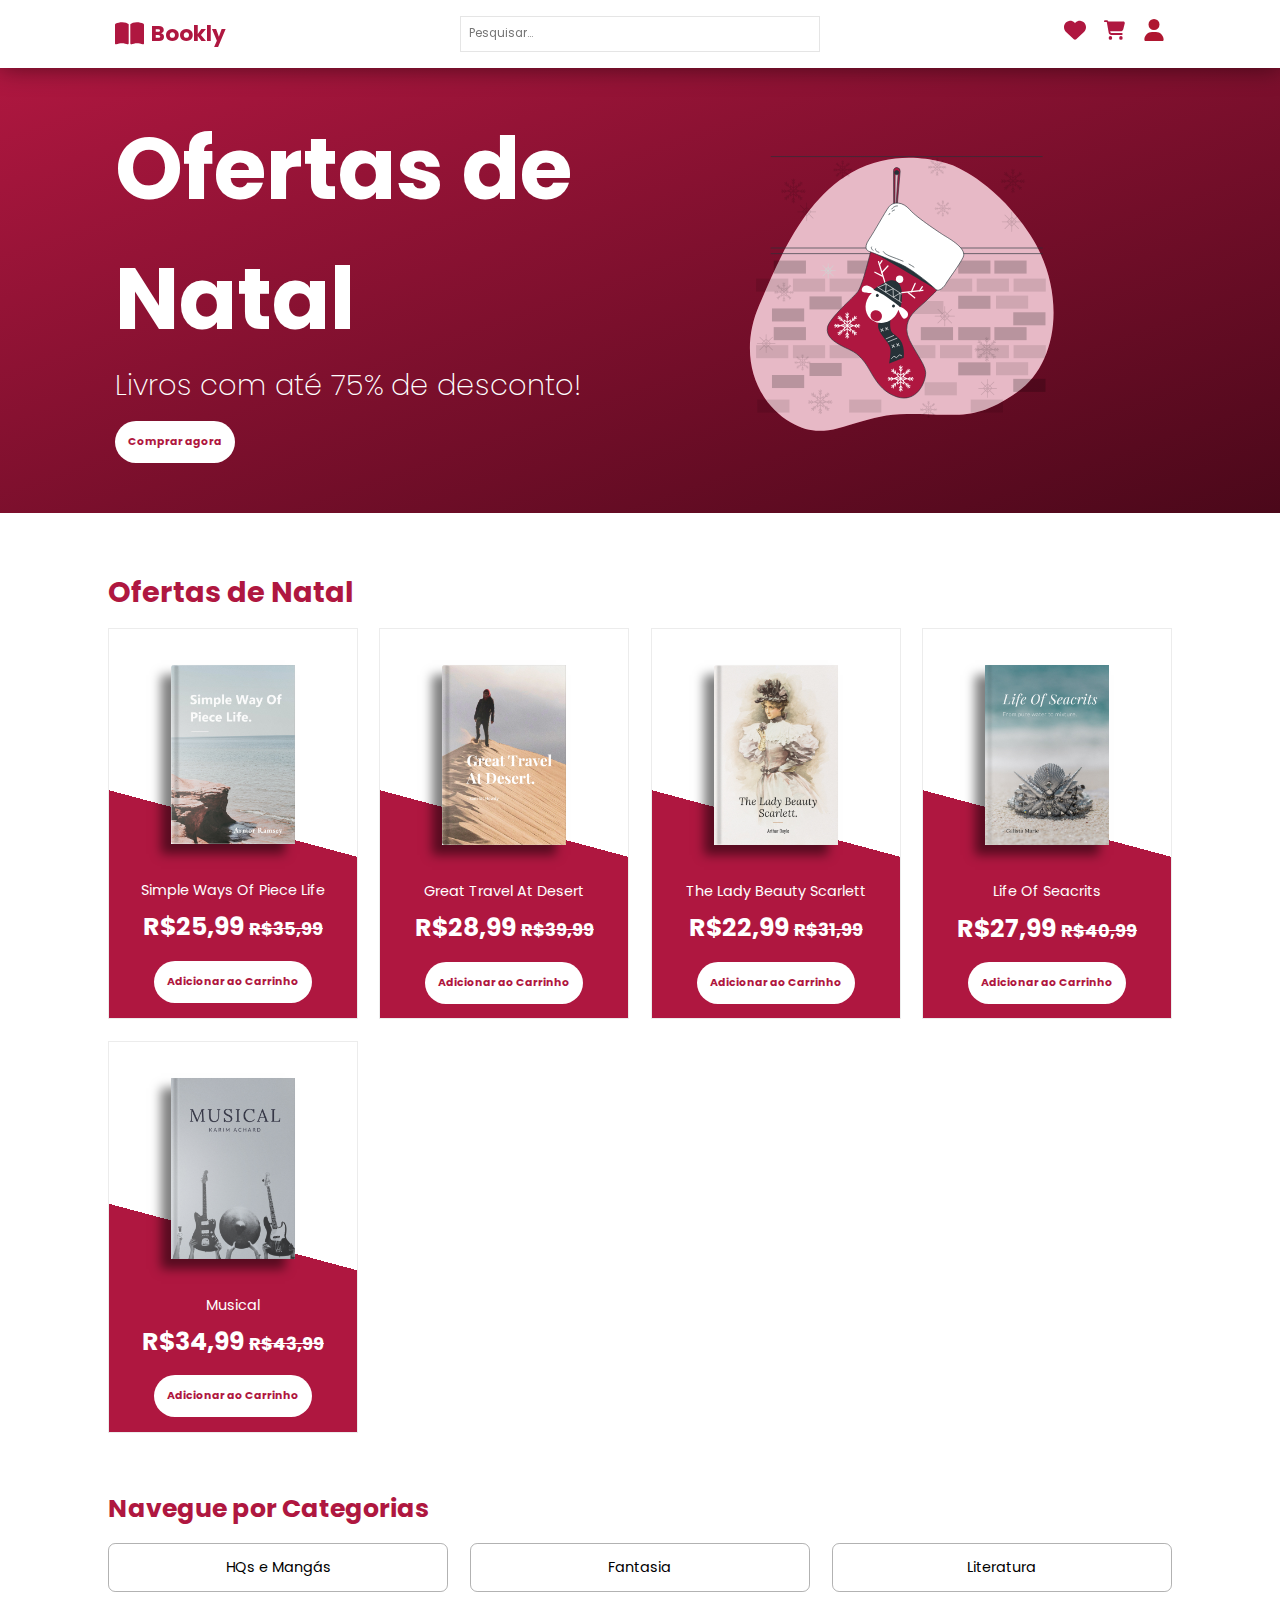
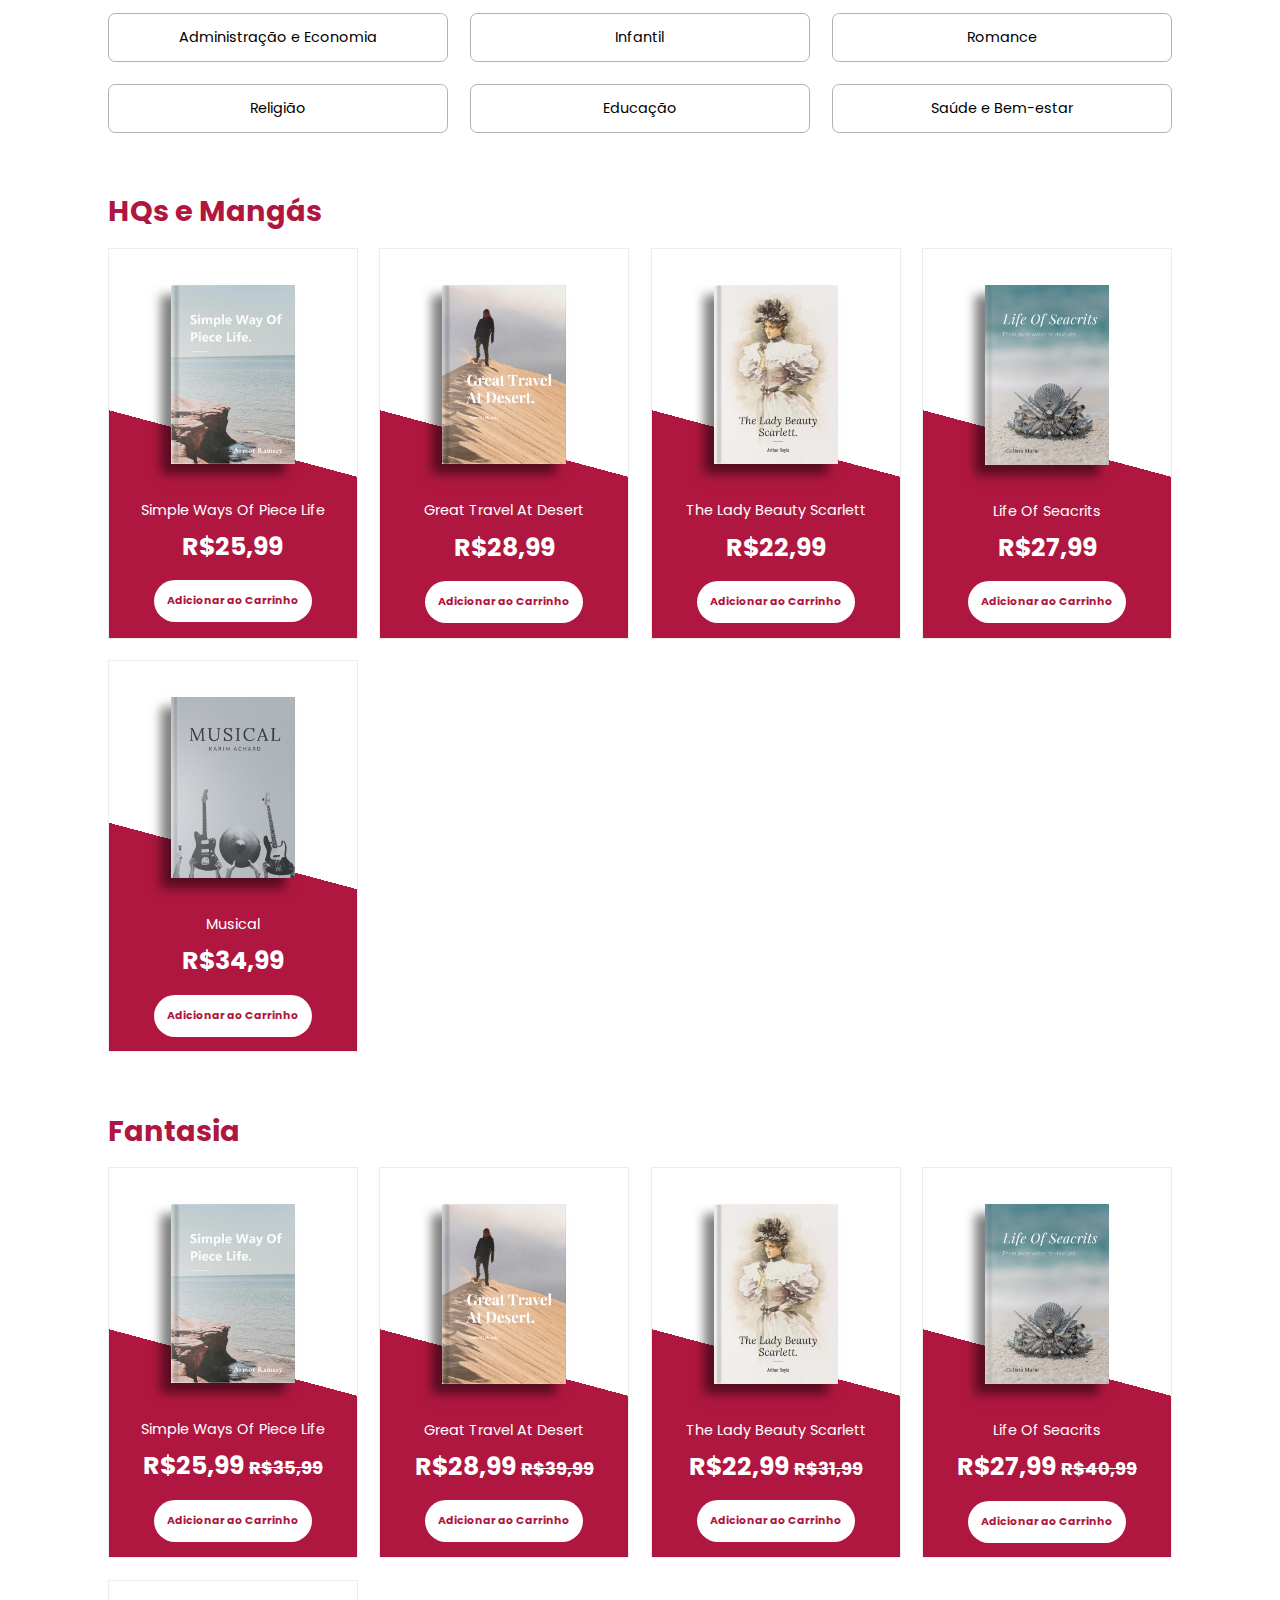
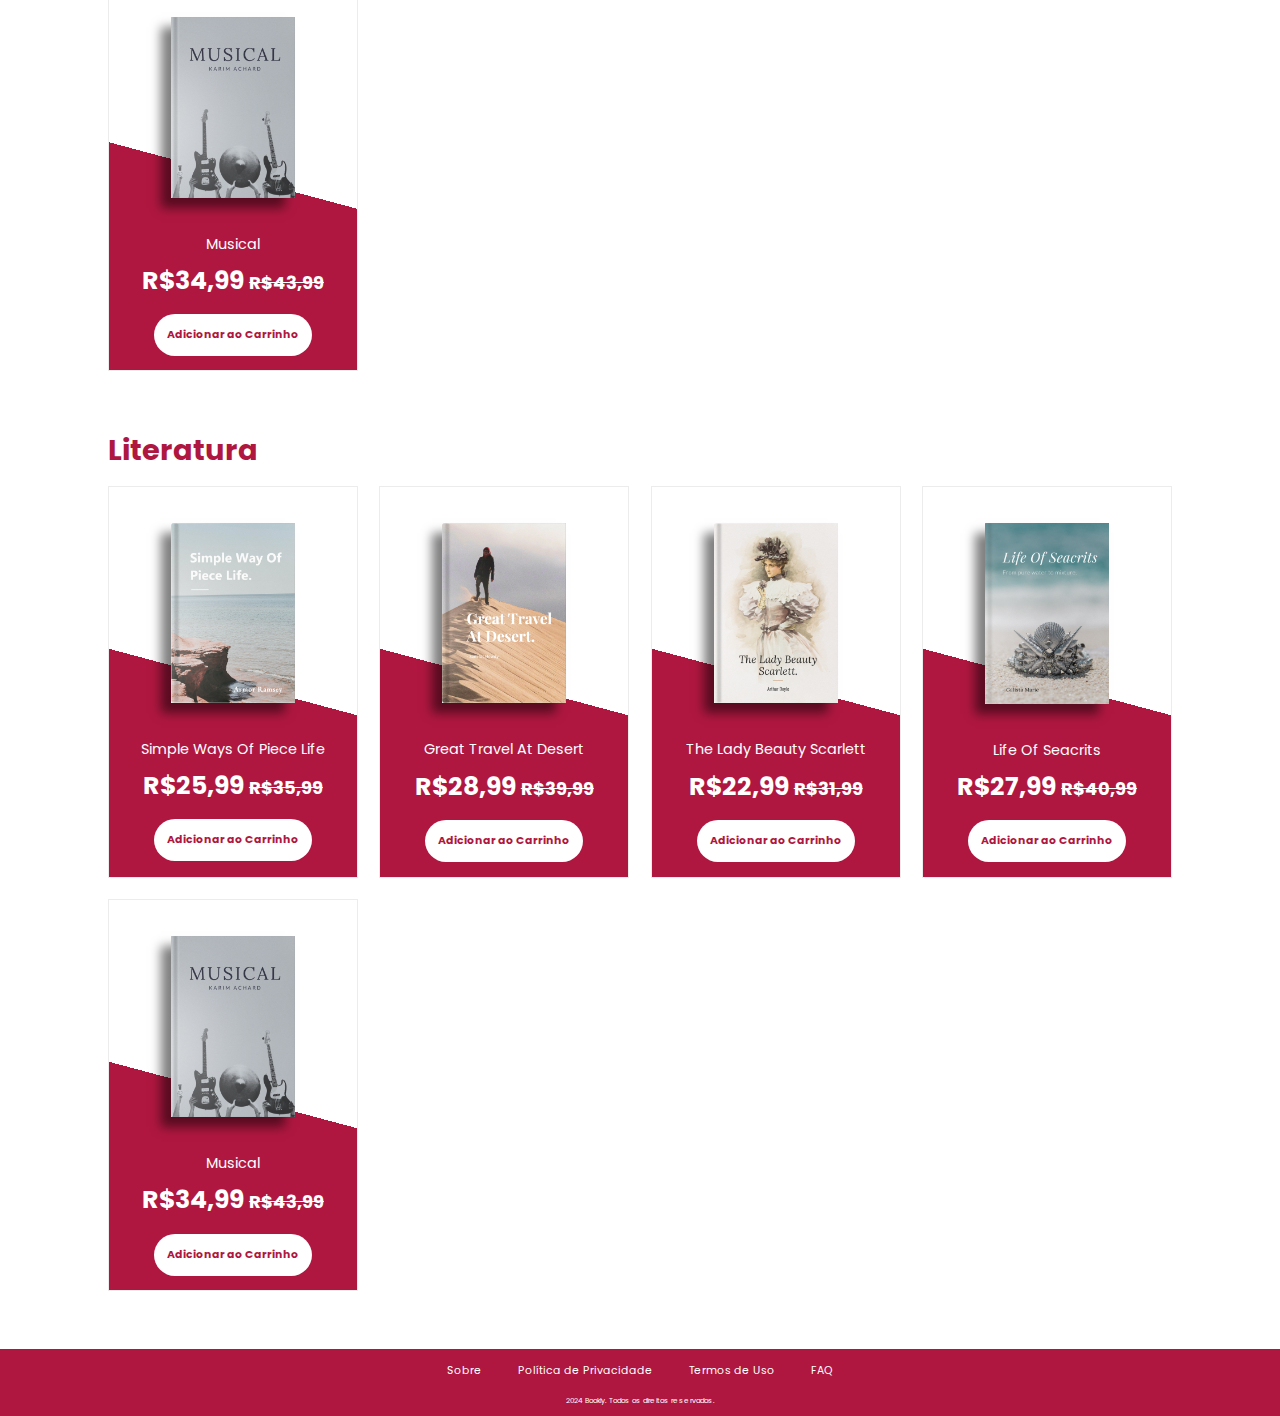
==== commit 388c913f: "feat: links dos livros restantes adicionados" ====
--- a/index.html
+++ b/index.html
@@ -83,7 +83,7 @@
                     <img src="img/books/product-item3.jpg" alt="">
                     <div class="book-showcase">
                         <p>The Lady Beauty Scarlett</p>
-                        <h1>R$22,99 <span>R$31,99</span> </h1>
+                        <h1>R$22,99 <span>R$31,99</span></h1>
                         <a href="/E-Commerce-HTML-e-CSS/book-showcase/book3/book3.html" class="button">Adicionar ao Carrinho</a>
                     </div>
                 </div>
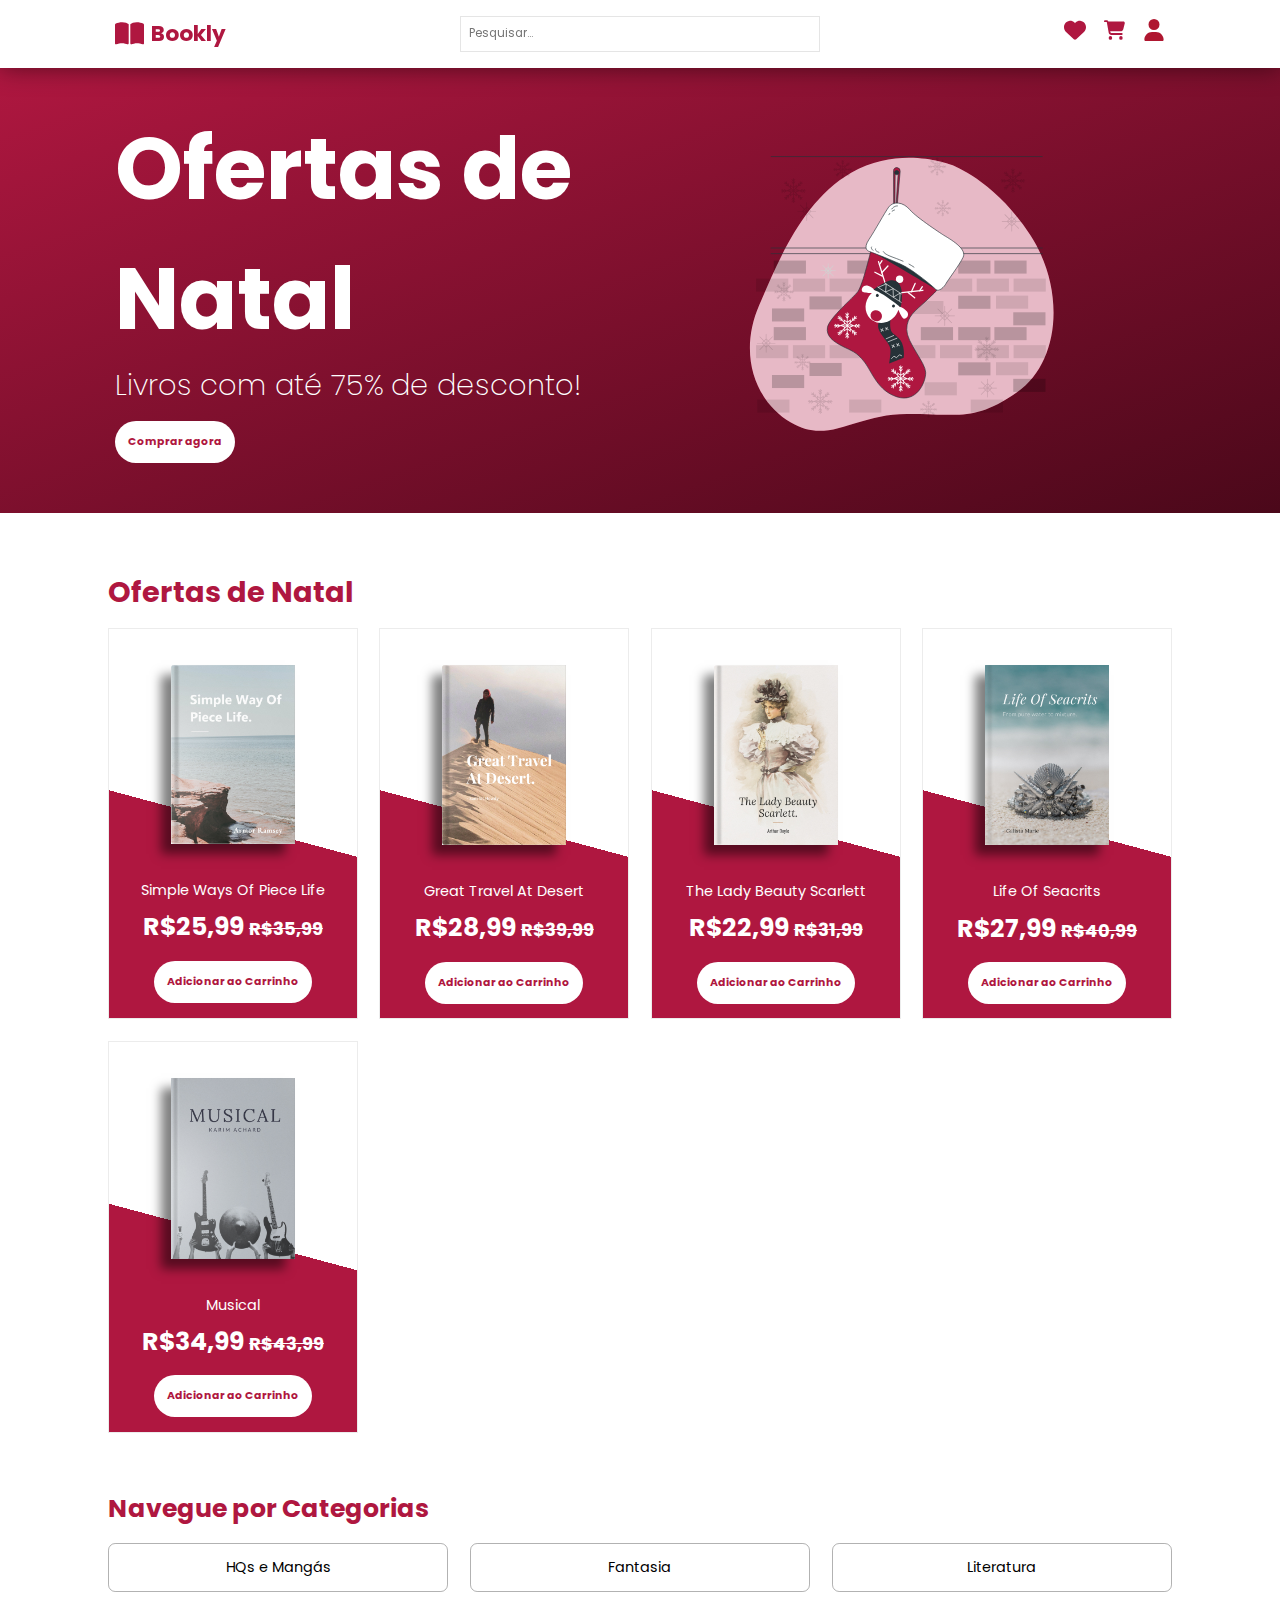
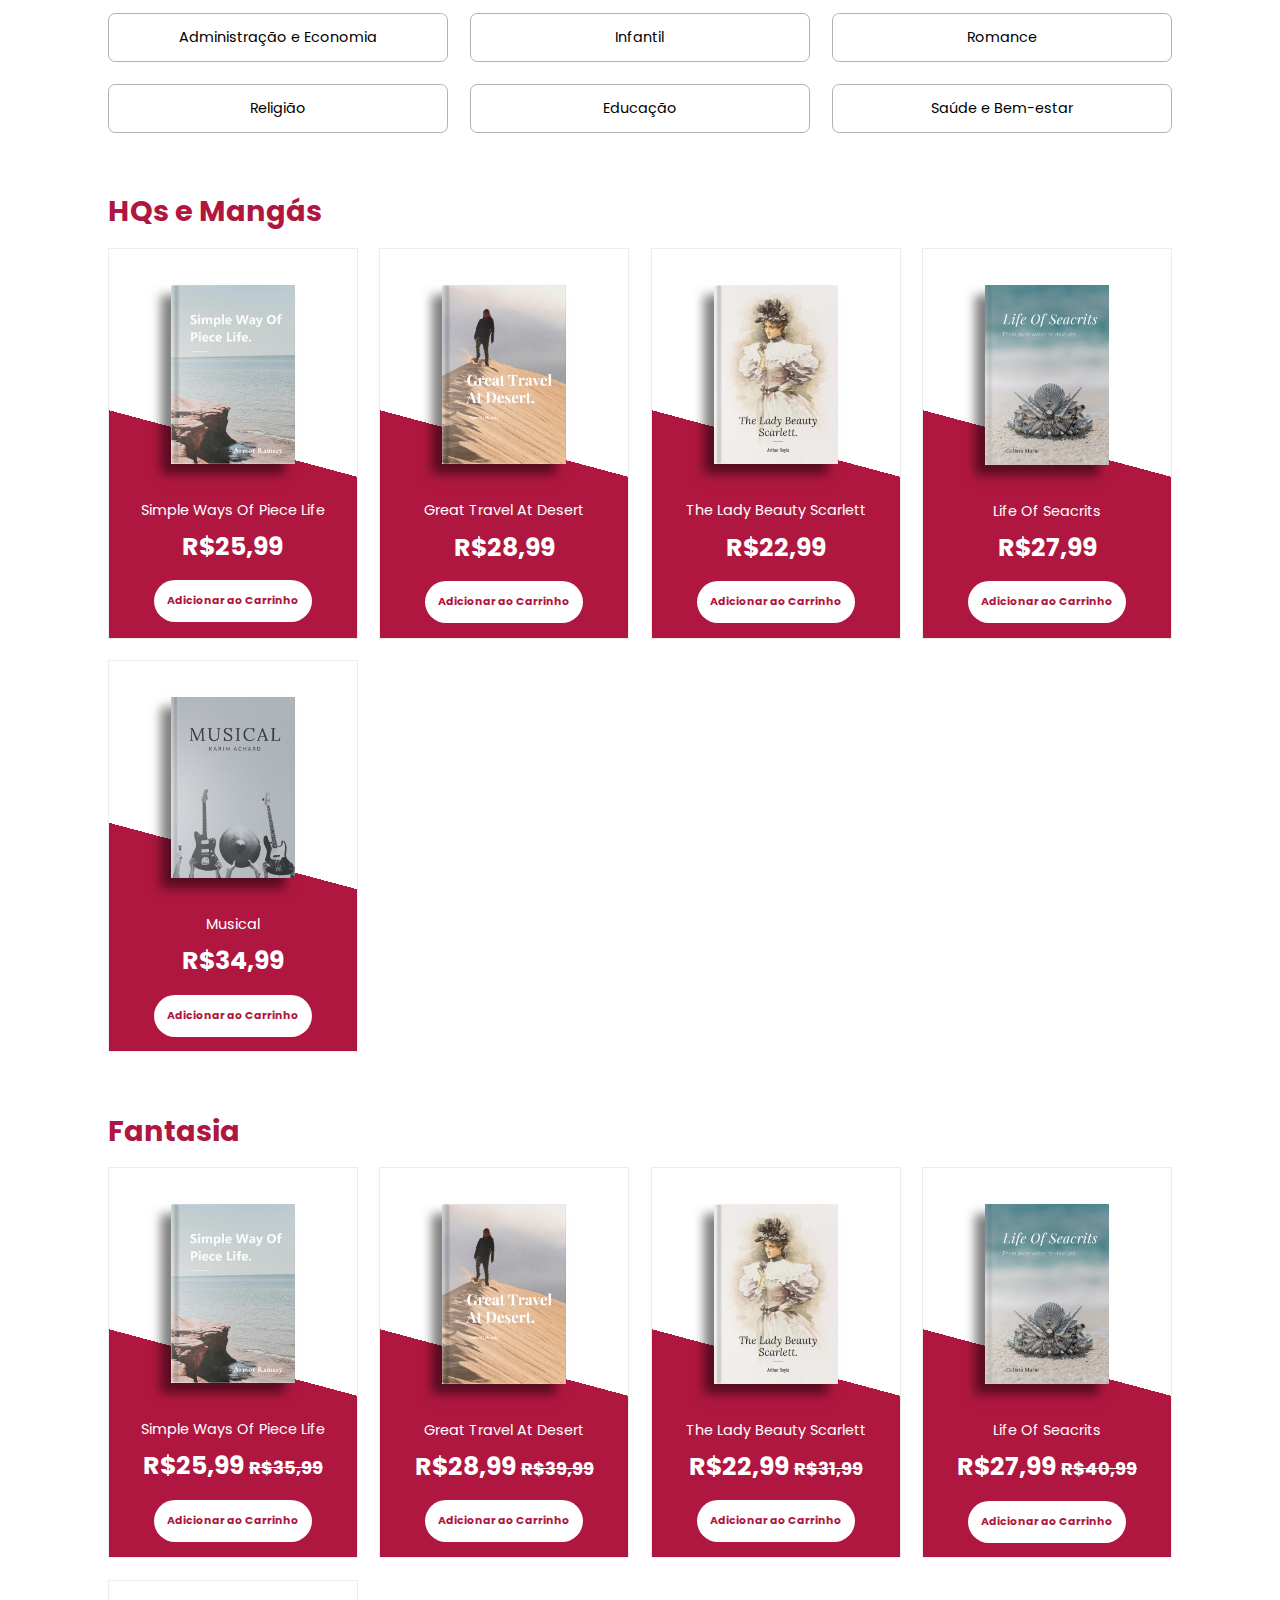
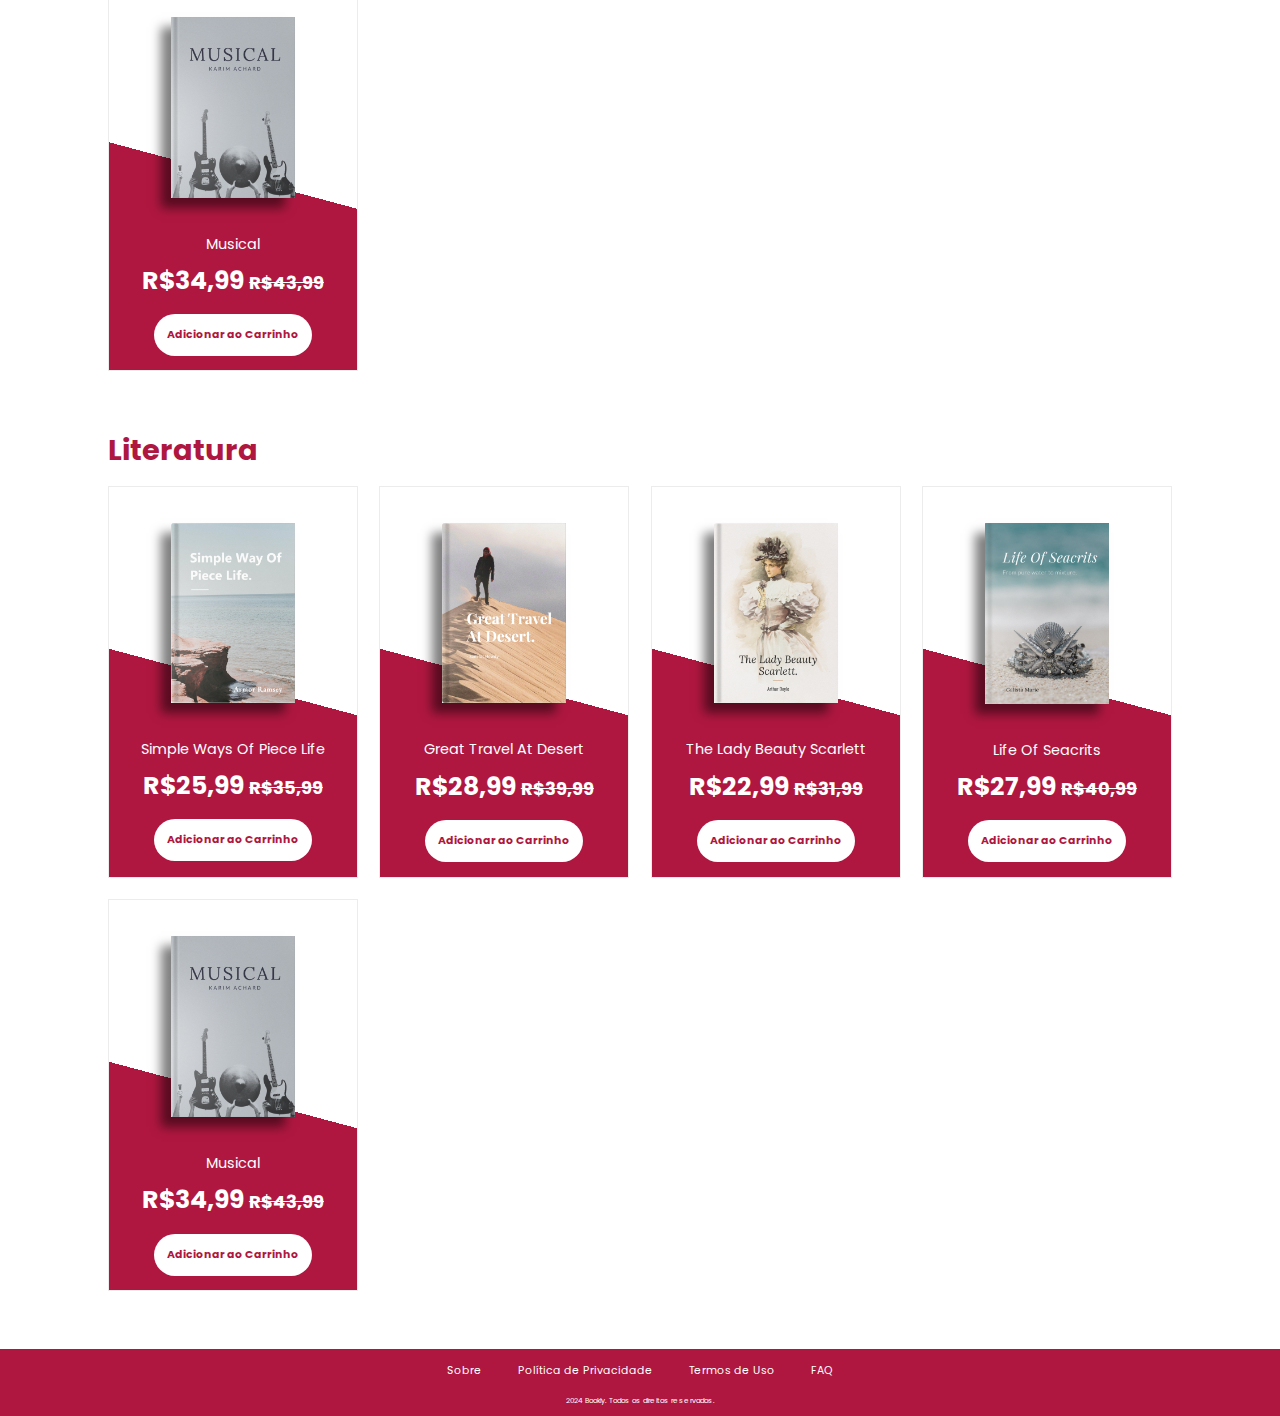
==== commit faf5a61f: "refactor: reduzindo o número de arquivos e pastas" ====
--- a/index.html
+++ b/index.html
@@ -68,7 +68,7 @@
                     <div class="book-showcase">
                         <p>Simple Ways Of Piece Life</p>
                         <h1>R$25,99 <span>R$35,99</span> </h1>
-                        <a href="/E-Commerce-HTML-e-CSS/book-showcase/book1/book1.html" class="button">Adicionar ao Carrinho</a>
+                        <a href="/E-Commerce-HTML-e-CSS/book-showcase/book1.html" class="button">Adicionar ao Carrinho</a>
                     </div>
                 </div>
                 <div class="book">
@@ -76,7 +76,7 @@
                     <div class="book-showcase">
                         <p>Great Travel At Desert</p>
                         <h1>R$28,99 <span>R$39,99</span></h1>
-                        <a href="/E-Commerce-HTML-e-CSS/book-showcase/book2/book2.html" class="button">Adicionar ao Carrinho</a>
+                        <a href="/E-Commerce-HTML-e-CSS/book-showcase/book2.html" class="button">Adicionar ao Carrinho</a>
                     </div>
                 </div>
                 <div class="book">
@@ -84,7 +84,7 @@
                     <div class="book-showcase">
                         <p>The Lady Beauty Scarlett</p>
                         <h1>R$22,99 <span>R$31,99</span></h1>
-                        <a href="/E-Commerce-HTML-e-CSS/book-showcase/book3/book3.html" class="button">Adicionar ao Carrinho</a>
+                        <a href="/E-Commerce-HTML-e-CSS/book-showcase/book3.html" class="button">Adicionar ao Carrinho</a>
                     </div>
                 </div>
                 <div class="book">
@@ -92,7 +92,7 @@
                     <div class="book-showcase">
                         <p>Life Of Seacrits</p>
                         <h1>R$27,99 <span>R$40,99</span></h1>
-                        <a href="/E-Commerce-HTML-e-CSS/book-showcase/book4/book4.html" class="button">Adicionar ao Carrinho</a>
+                        <a href="/E-Commerce-HTML-e-CSS/book-showcase/book4.html" class="button">Adicionar ao Carrinho</a>
                     </div>
                 </div>
                 <div class="book">
@@ -100,7 +100,7 @@
                     <div class="book-showcase">
                         <p>Musical</p>
                         <h1>R$34,99 <span>R$43,99</span> </h1>
-                        <a href="/E-Commerce-HTML-e-CSS/book-showcase/book5/book5.html" class="button">Adicionar ao Carrinho</a>
+                        <a href="/E-Commerce-HTML-e-CSS/book-showcase/book5.html" class="button">Adicionar ao Carrinho</a>
                     </div>
                 </div>
             </div>
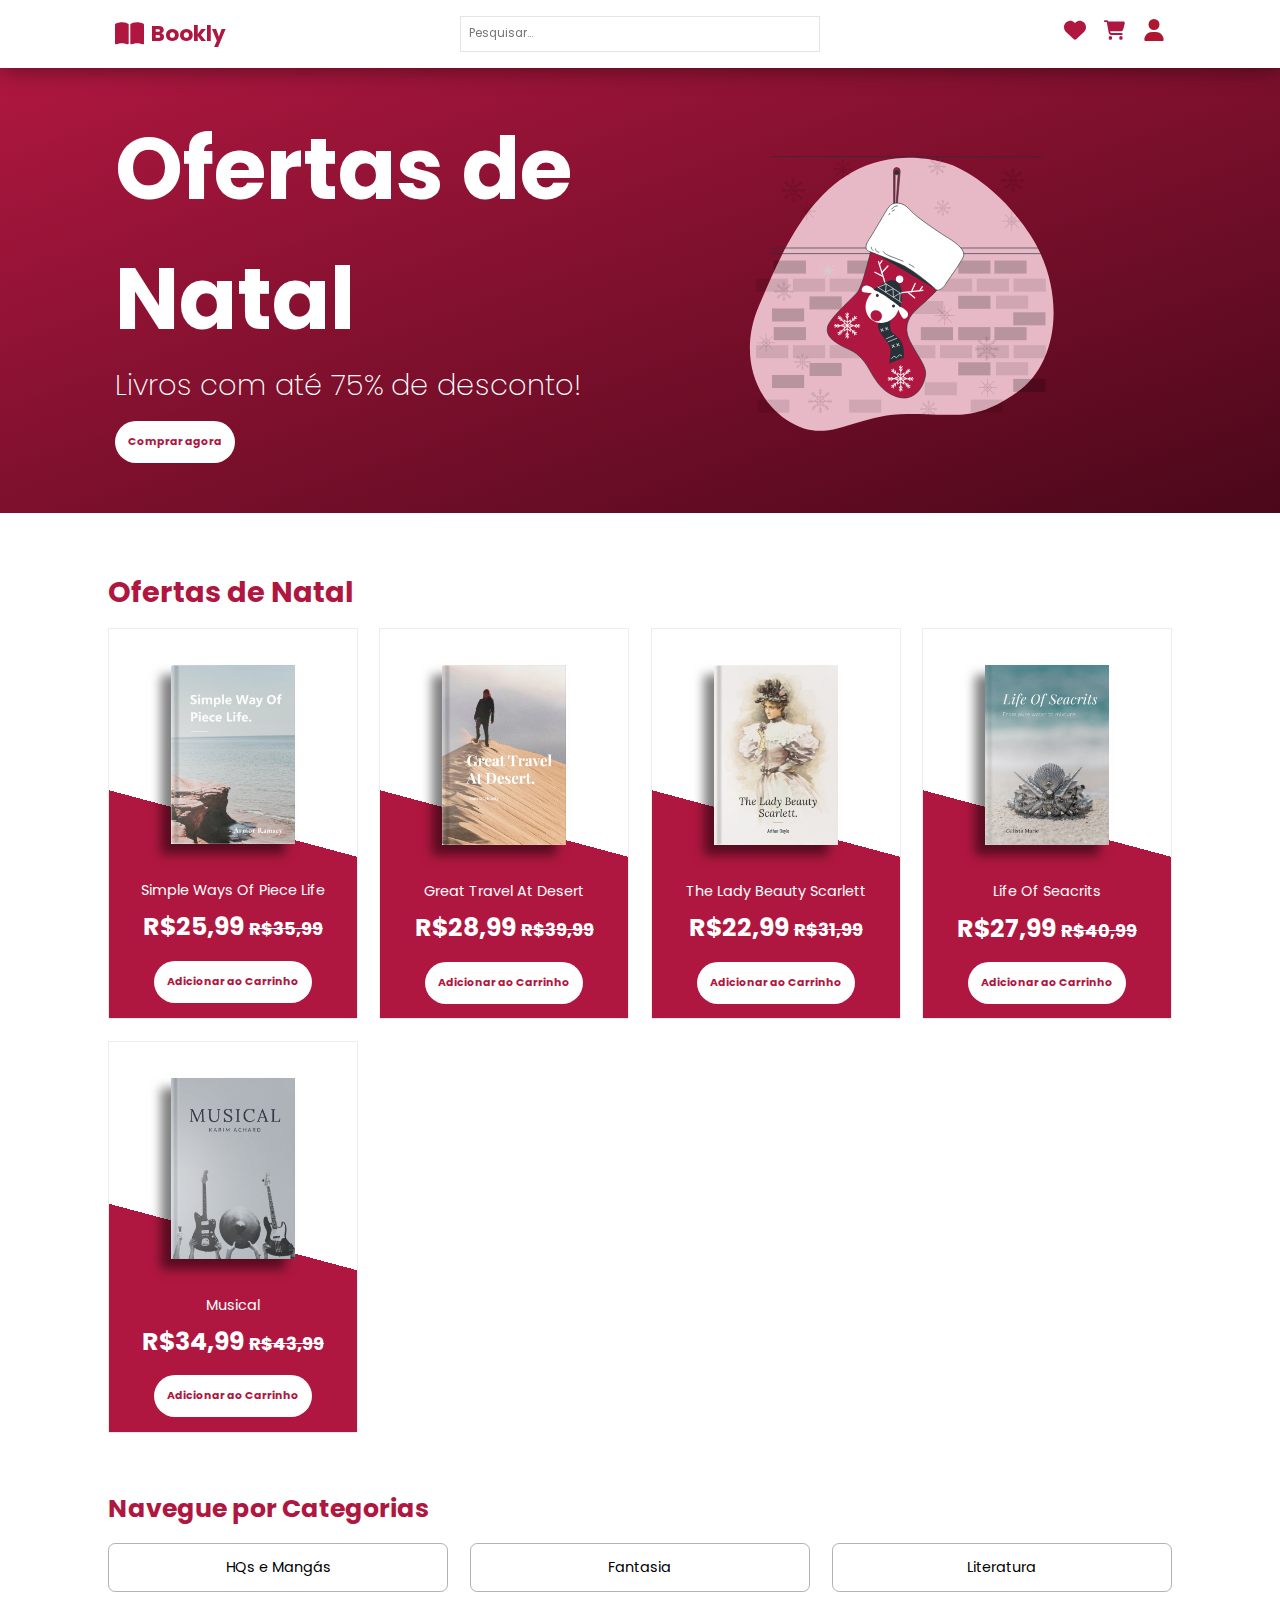
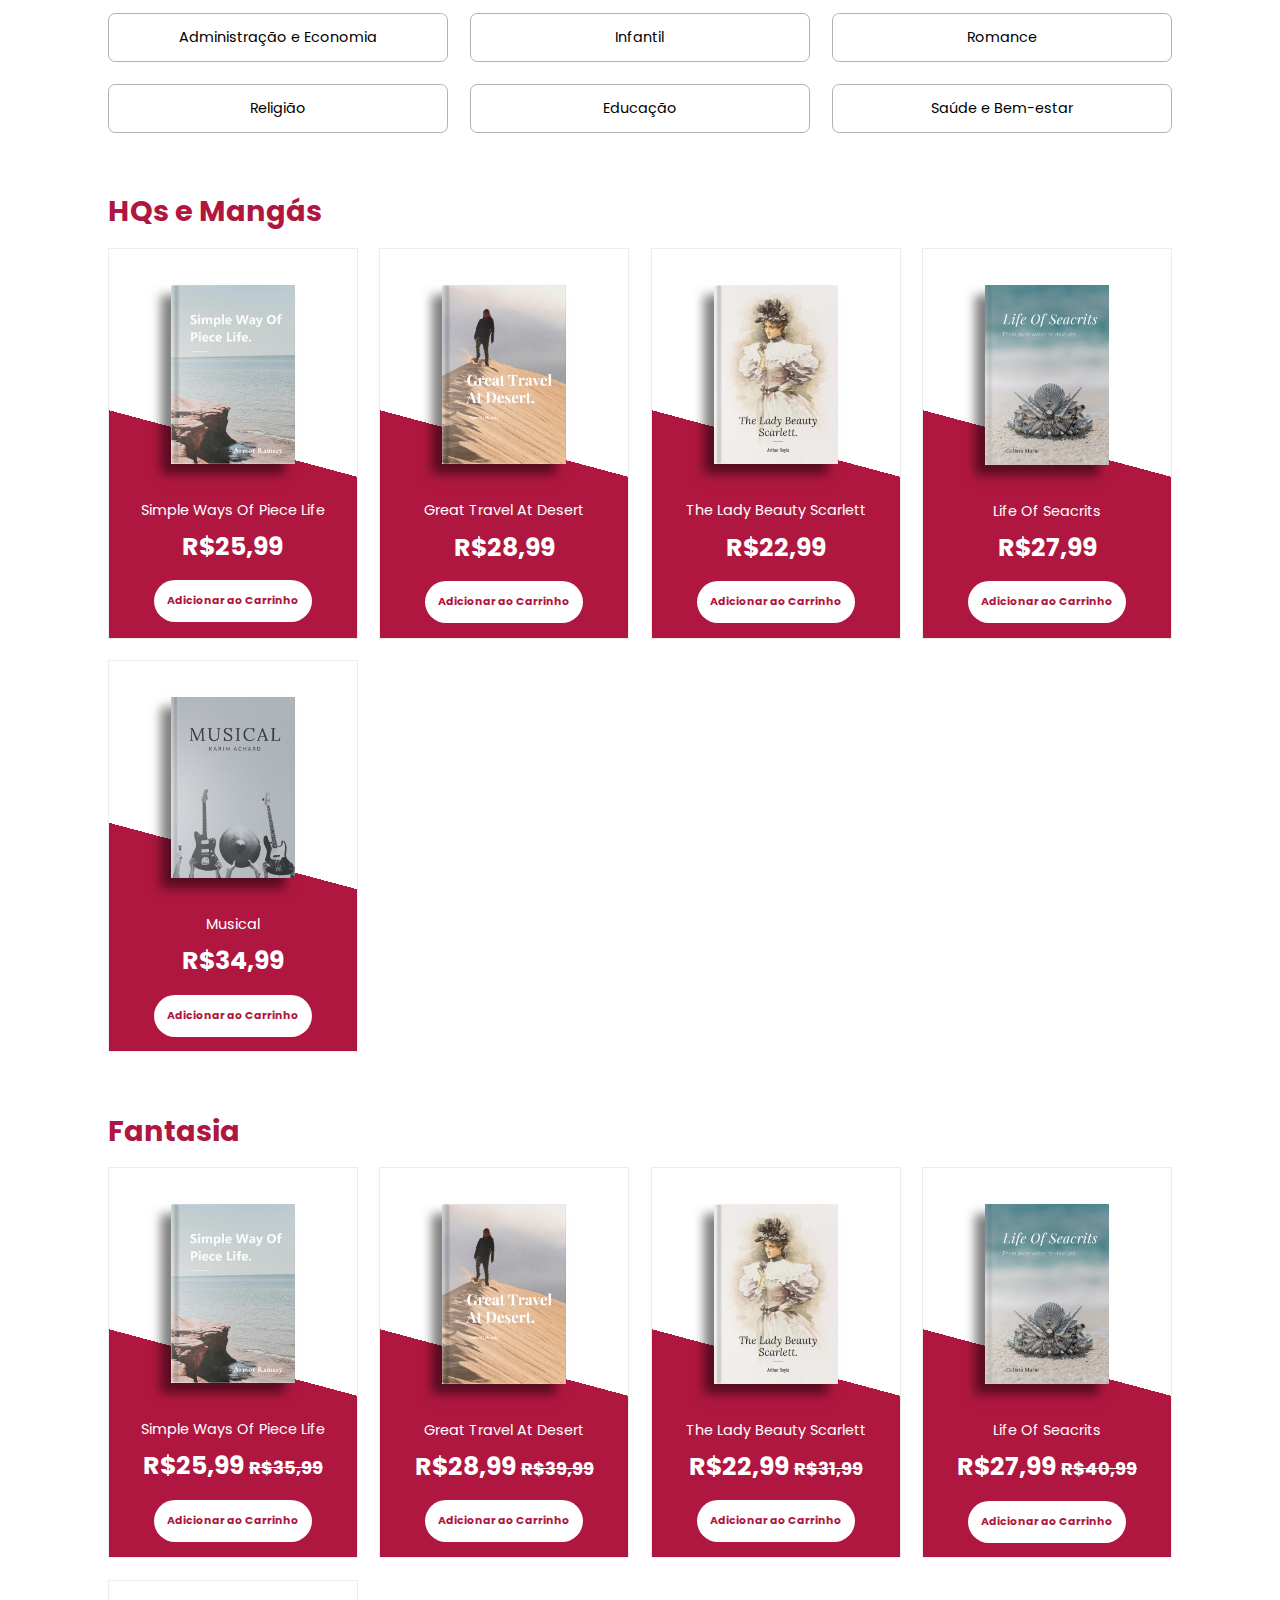
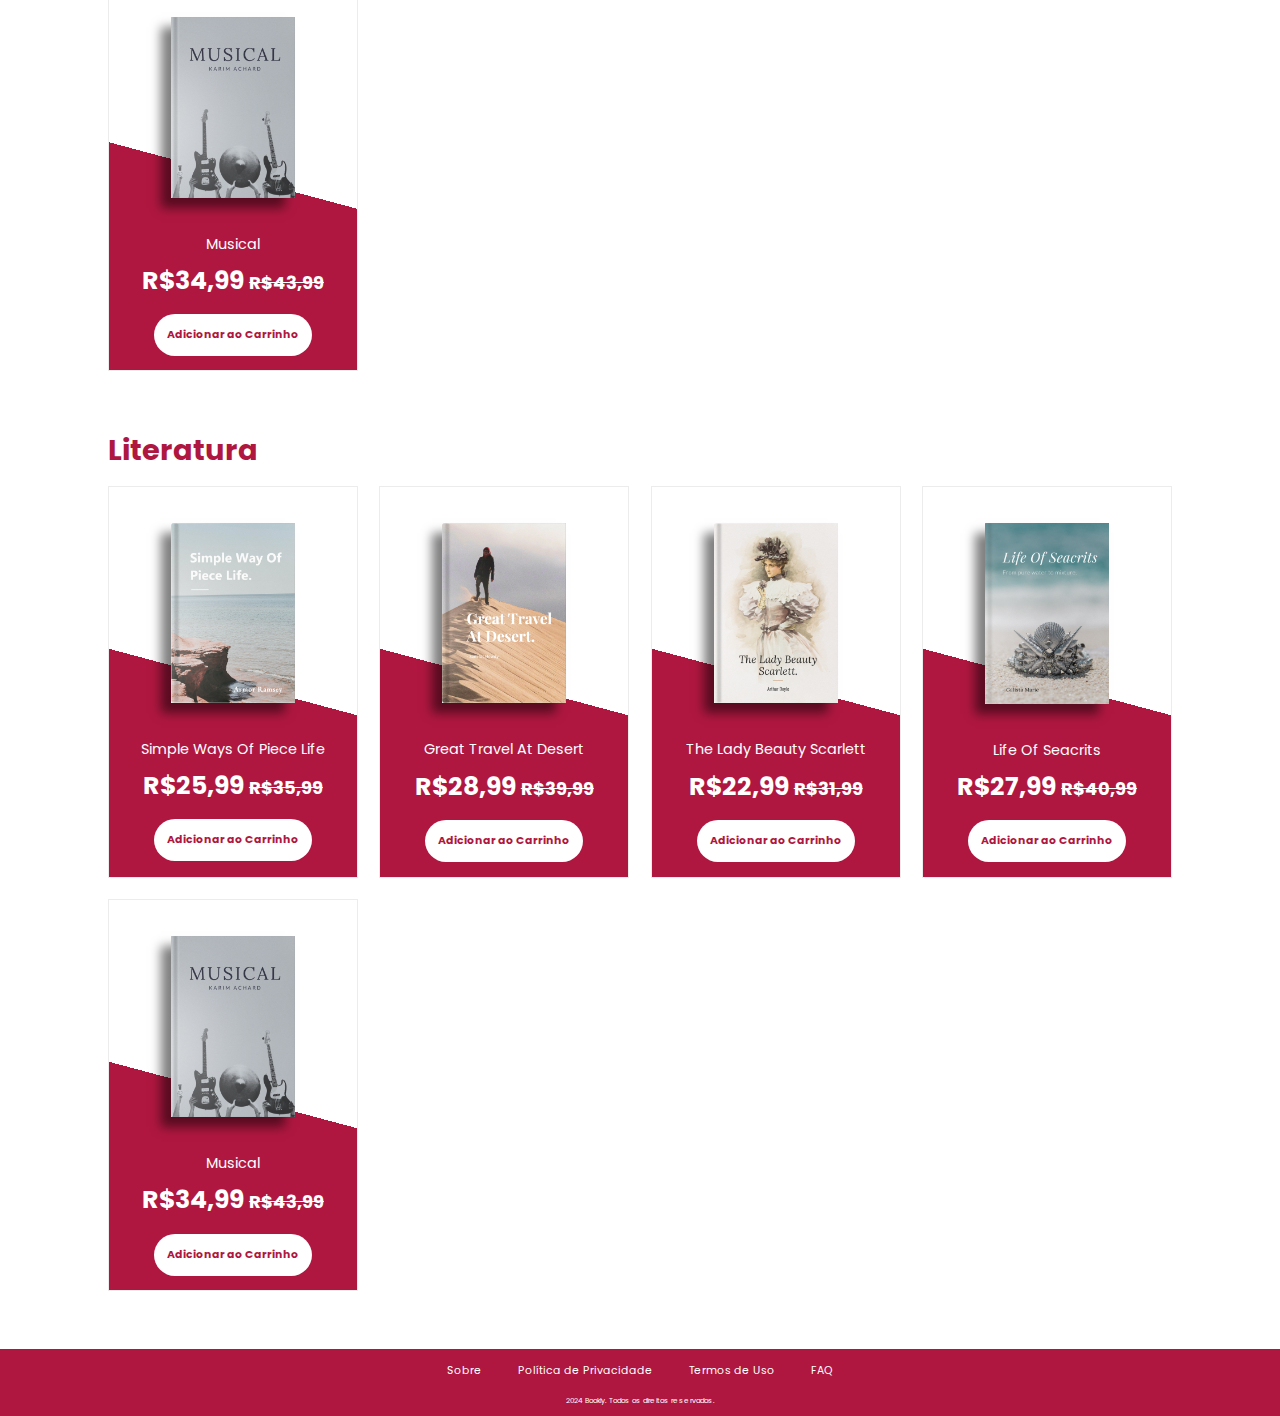
==== commit d152b1ef: "refactor: removido imagens não utilizadas" ====
--- a/index.html
+++ b/index.html
@@ -4,7 +4,7 @@
 <head>
     <meta charset="UTF-8">
     <meta name="viewport" content="width=device-width, initial-scale=1.0">
-    <link rel="icon" href="/E-Commerce-HTML-e-CSS/img/book-open-solid.svg" type="image">
+    <link rel="icon" href="/E-Commerce-HTML-e-CSS/img/icons/book-open-solid.svg" type="image">
     <link rel="stylesheet" href="style.css">
     <title>Bookly</title>
 </head>
@@ -12,17 +12,17 @@
 <body>
     <header>
         <div class="container">
-            <a href="#home" class="logo"><img src="img/book-open-solid.svg">Bookly</a>
+            <a href="#home" class="logo"><img src="img/icons/book-open-solid.svg">Bookly</a>
 
             <form>
                 <input type="search" name="search" placeholder="Pesquisar...">
             </form>
 
             <div class="icons">
-                <a href="#" class="icon"><img src="img/search-solid.svg"></a>
-                <a href="#" class="icon"><img src="img/heart-solid.svg"></a>
-                <a href="/E-Commerce-HTML-e-CSS/cart/cart.html" class="icon"><img src="img/cart-shopping-solid.svg" alt=""></a>
-                <a href="#" class="icon"><img src="img/user-solid.svg"></a>
+                <a href="#" class="icon"><img src="img/icons/search-solid.svg"></a>
+                <a href="#" class="icon"><img src="img/icons/heart-solid.svg"></a>
+                <a href="/E-Commerce-HTML-e-CSS/cart/cart.html" class="icon"><img src="img/icons/cart-shopping-solid.svg" alt=""></a>
+                <a href="#" class="icon"><img src="img/icons/user-solid.svg"></a>
             </div>
         </div>
         <!-- <div class="container">
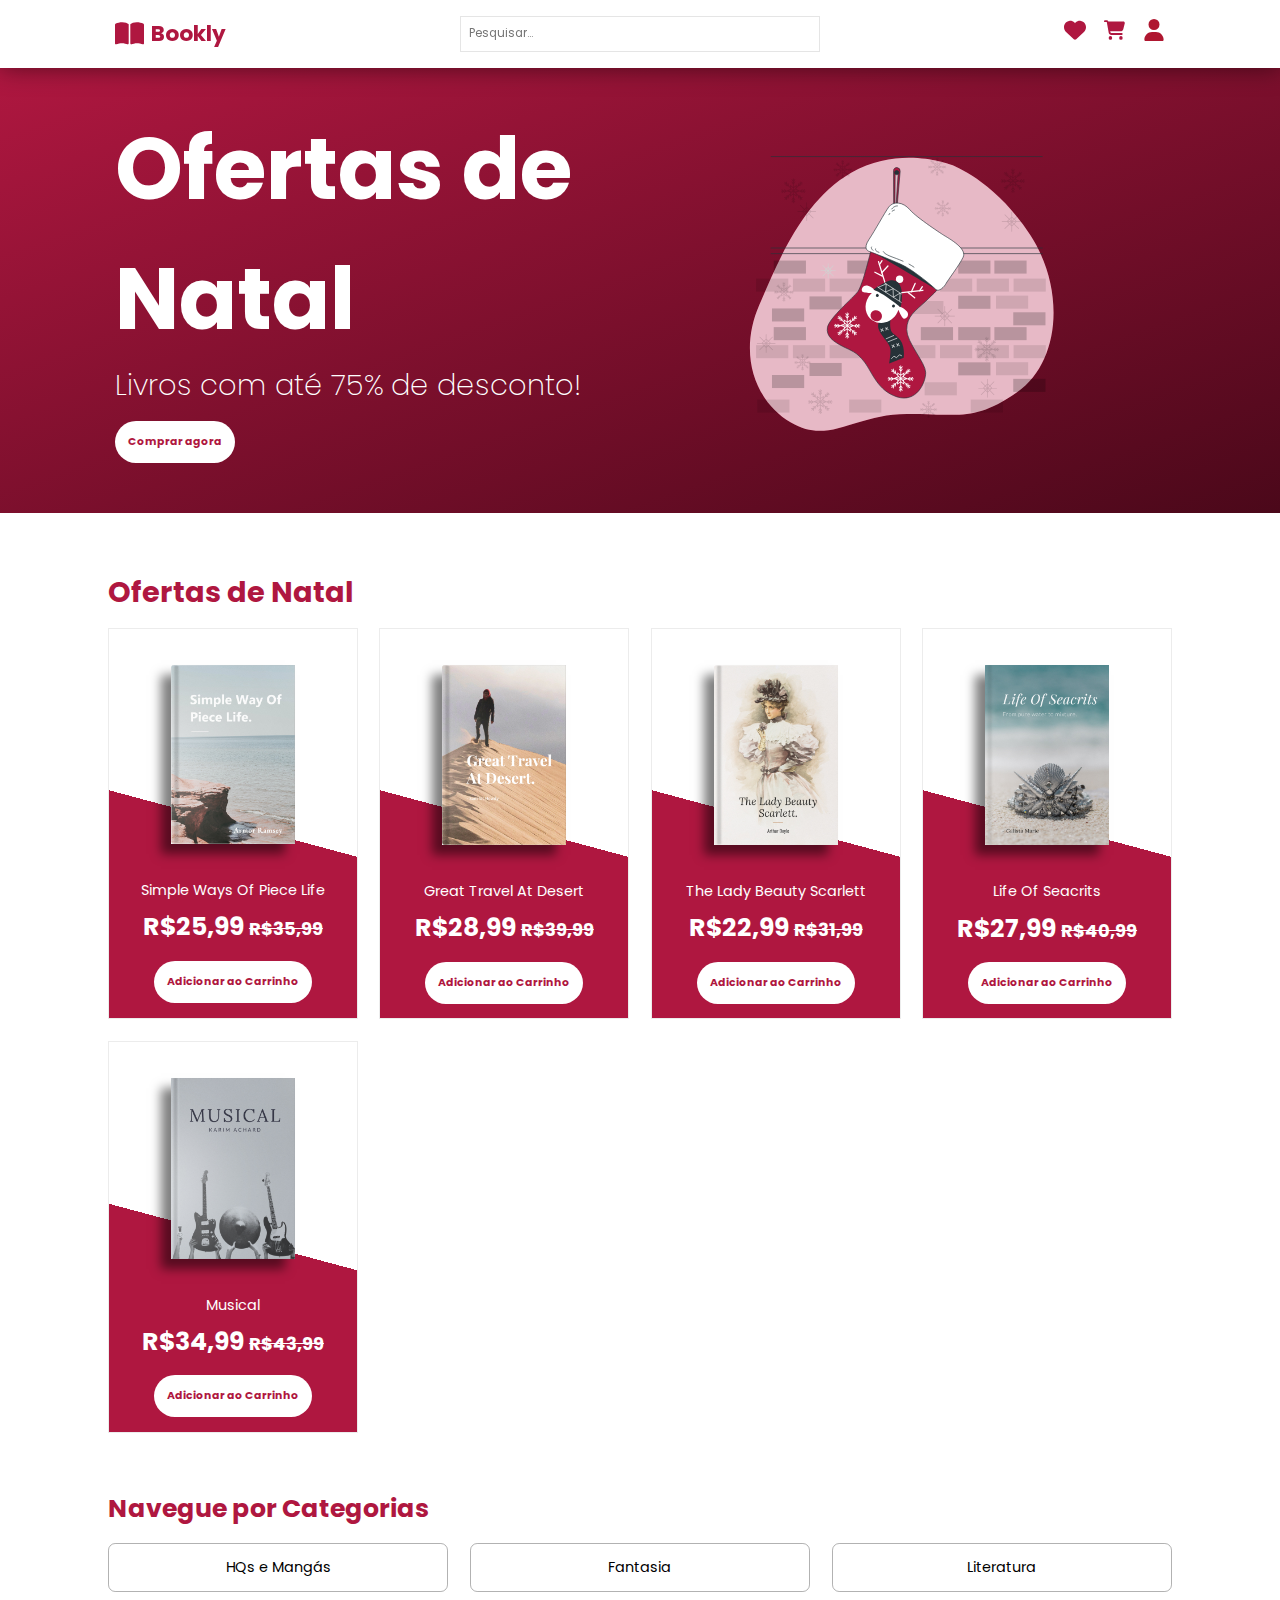
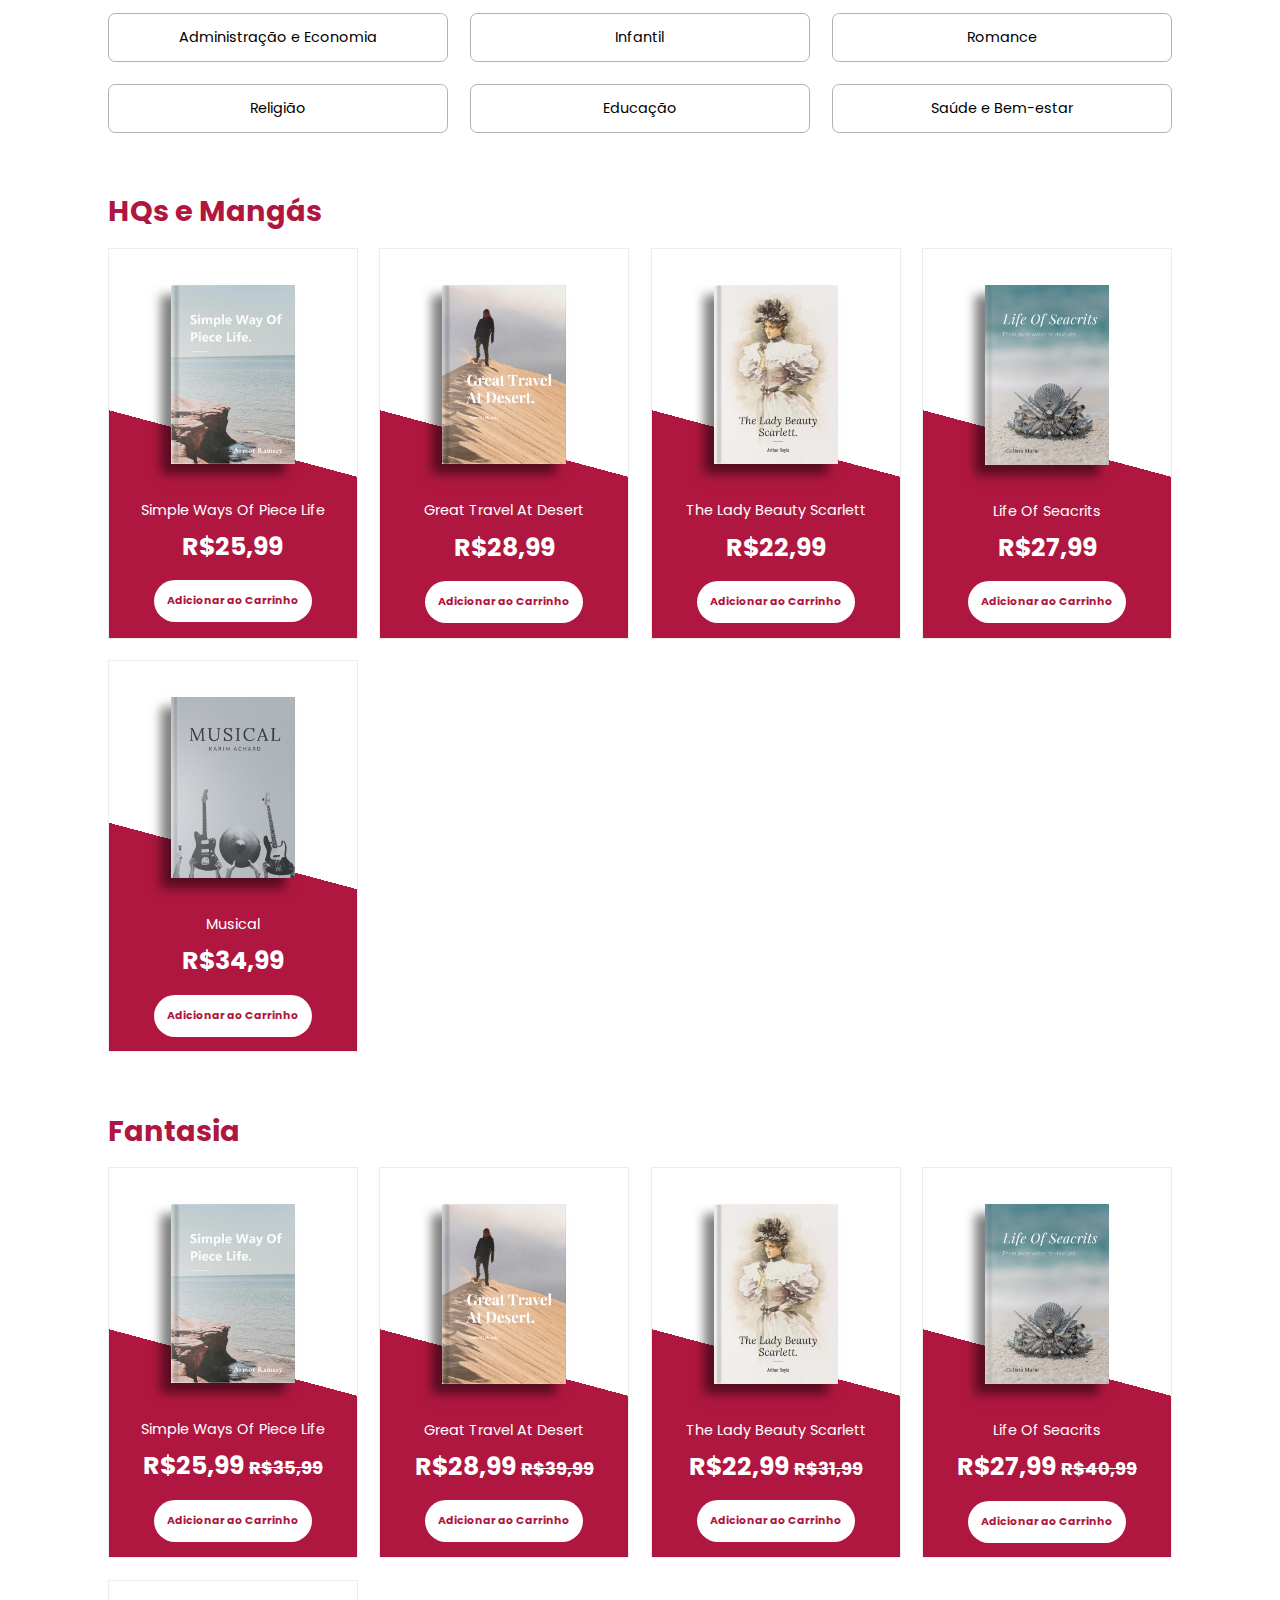
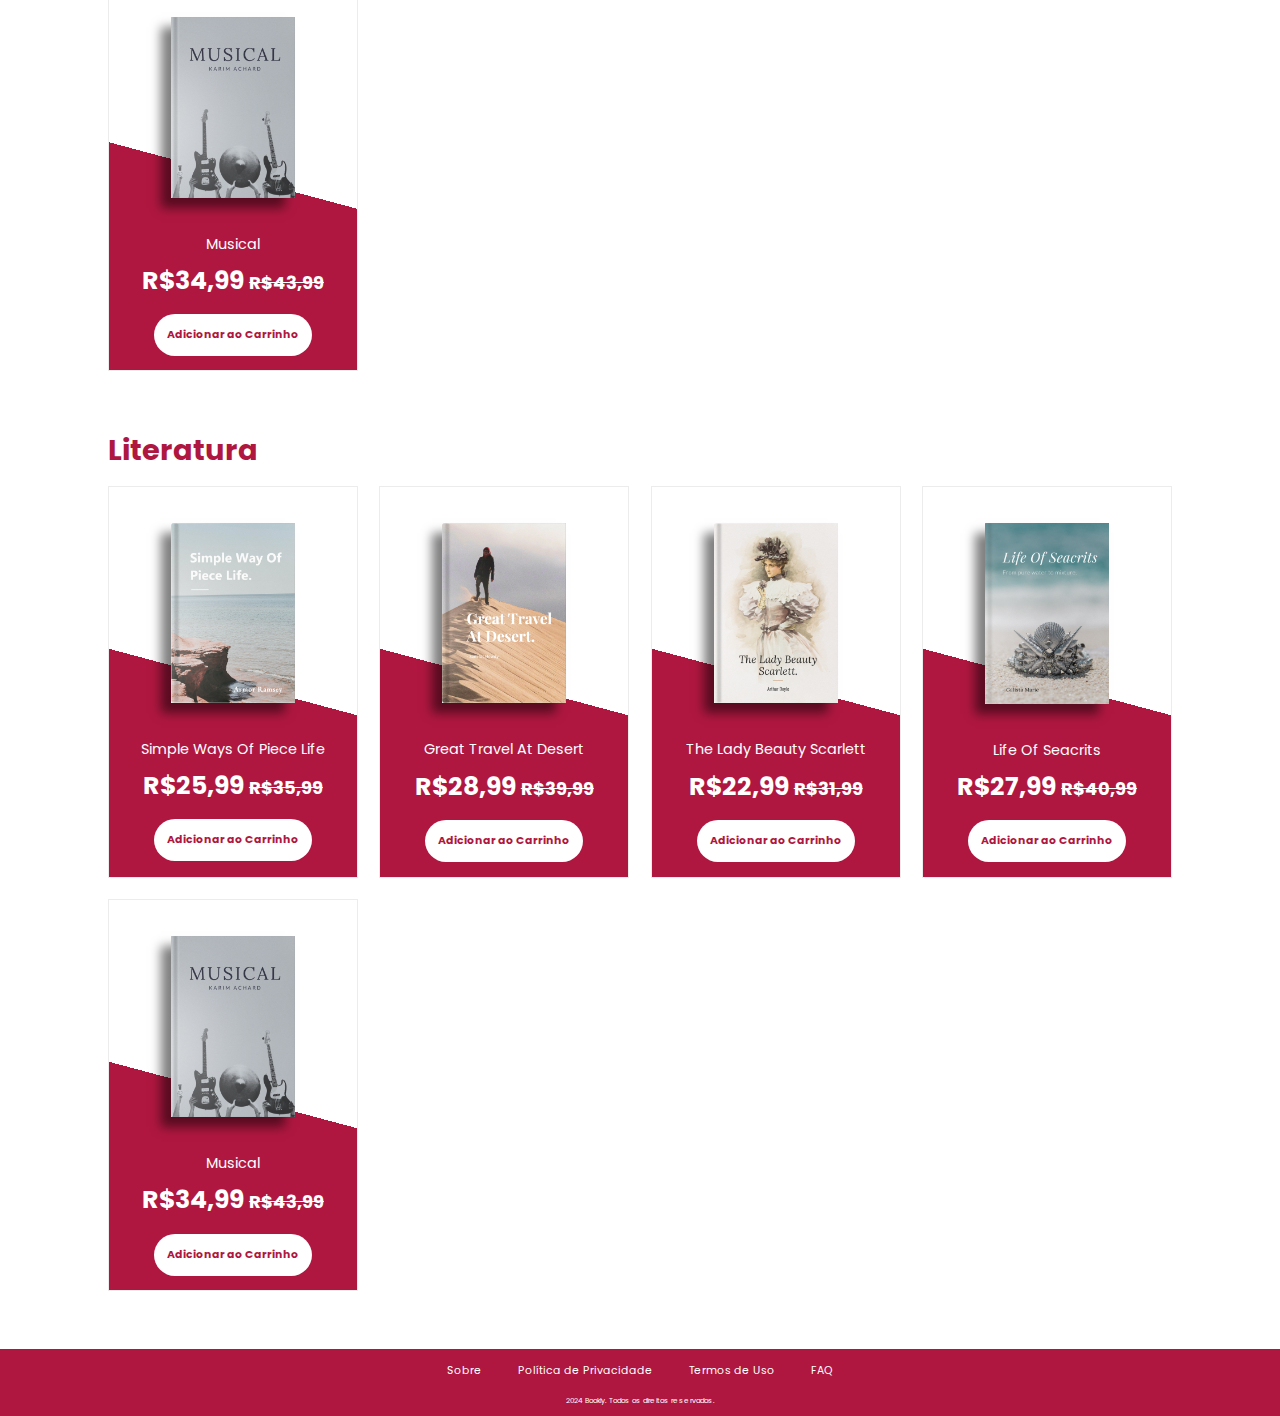
==== commit 18c2a093: "refactor: removido código comentado/não utilizado" ====
--- a/index.html
+++ b/index.html
@@ -25,14 +25,6 @@
                 <a href="#" class="icon"><img src="img/icons/user-solid.svg"></a>
             </div>
         </div>
-        <!-- <div class="container">
-            <nav>
-                <a href="#" class="icon"><img src="img/house-solid.svg"></a>
-                <a href="#" class="icon"><img src="img/list-solid.svg"></a>
-                <a href="#" class="icon"><img src="img/tag-solid.svg"></a>
-                <a href="#" class="icon"><img src="img/comments-solid.svg"></a>
-            </nav>
-        </div> -->
     </header>
     <main>
         <section class="home" id="home">
--- a/style.css
+++ b/style.css
@@ -120,36 +120,6 @@
 header .container .icons a:hover {
     color: var(--main-color);
 }
-/* 
-header .container:nth-child(2) {
-    position: sticky;
-    top: 0;
-    z-index: 100;
-}
-
-header .container:nth-child(2) nav {
-    background-color: var(--main-color);
-    text-align: center;
-}
-
-header .container:nth-child(2) nav a {
-    color: white;
-    display: inline-block;
-    padding: 1.5rem 1.5rem 1rem 0;
-}
-
-header .container:nth-child(2) nav .icon img{
-    display: inline-block;
-    height: 2rem;
-    width: 2rem;
-} */
-
-
-
-/*-------------------------------------------------------------------------------------------------*/
-
-
-
 
 main {
     grid-area: main;
@@ -194,8 +164,6 @@
     background-color: #6d0622;
     color: white;
 }
-
-/* Animaçaõ da neve caindo */
 
 .snowfall {
     position: absolute;
@@ -285,10 +253,6 @@
     }
 }
 
-
-
-/* ----------------------------------------------------------------------*/
-
 .popular-books {
     margin: 8rem 15rem;
 }
@@ -314,14 +278,6 @@
     flex-direction: column;
     transition-duration: 0.4s;
 }
-
-/* .popular-books .book-sales .book:nth-child(even){
-    background: linear-gradient(15deg, #32523d 50%, #ffffff 50%);
-}
-
-.popular-books .book-sales .book:nth-child(odd){
-    background: linear-gradient(15deg, #AF1740 50%, #ffffff 50%);
-} */
 
 .popular-books .book-sales .book img {
     width: 50%;
@@ -396,10 +352,6 @@
     transition-duration: 0.5s;
 }
 
-
-
-/* ----------------------------------------------------------------------*/
-
 footer {
     grid-area: footer;
     height: 7.5vh;
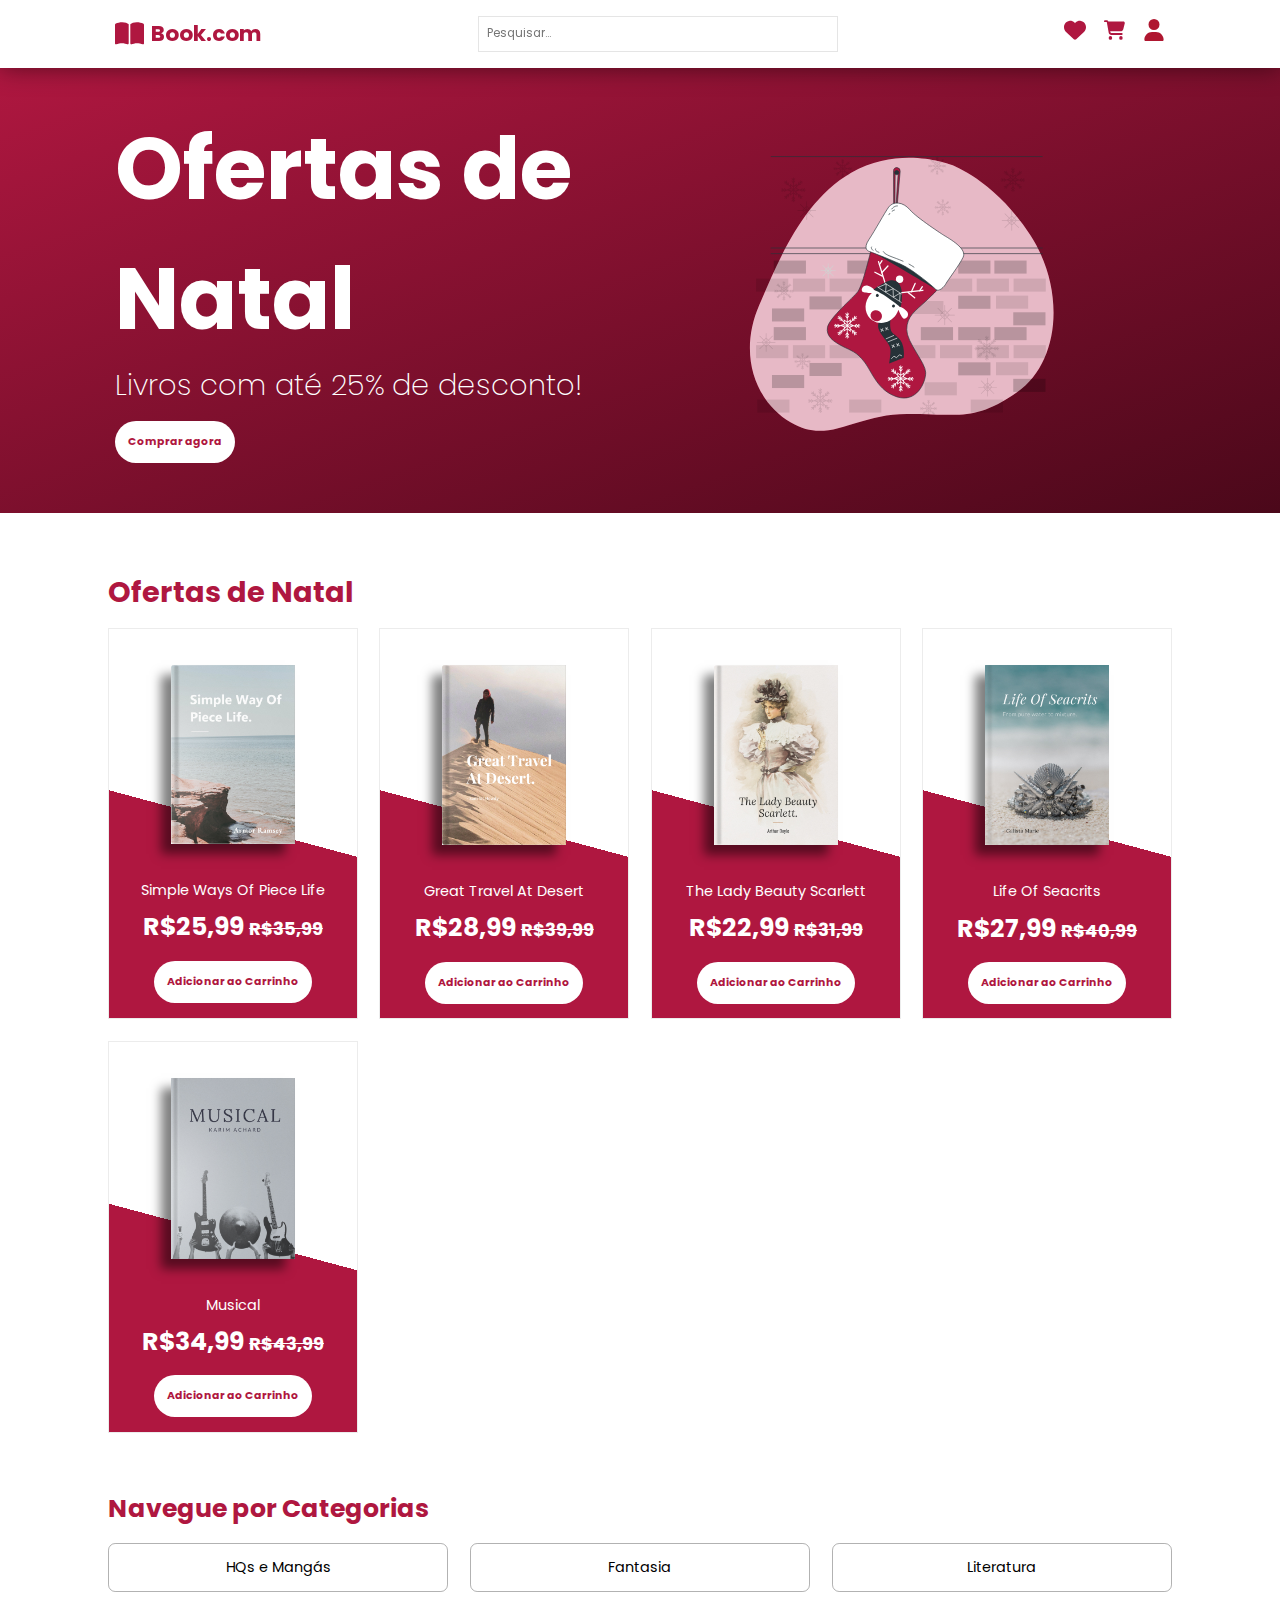
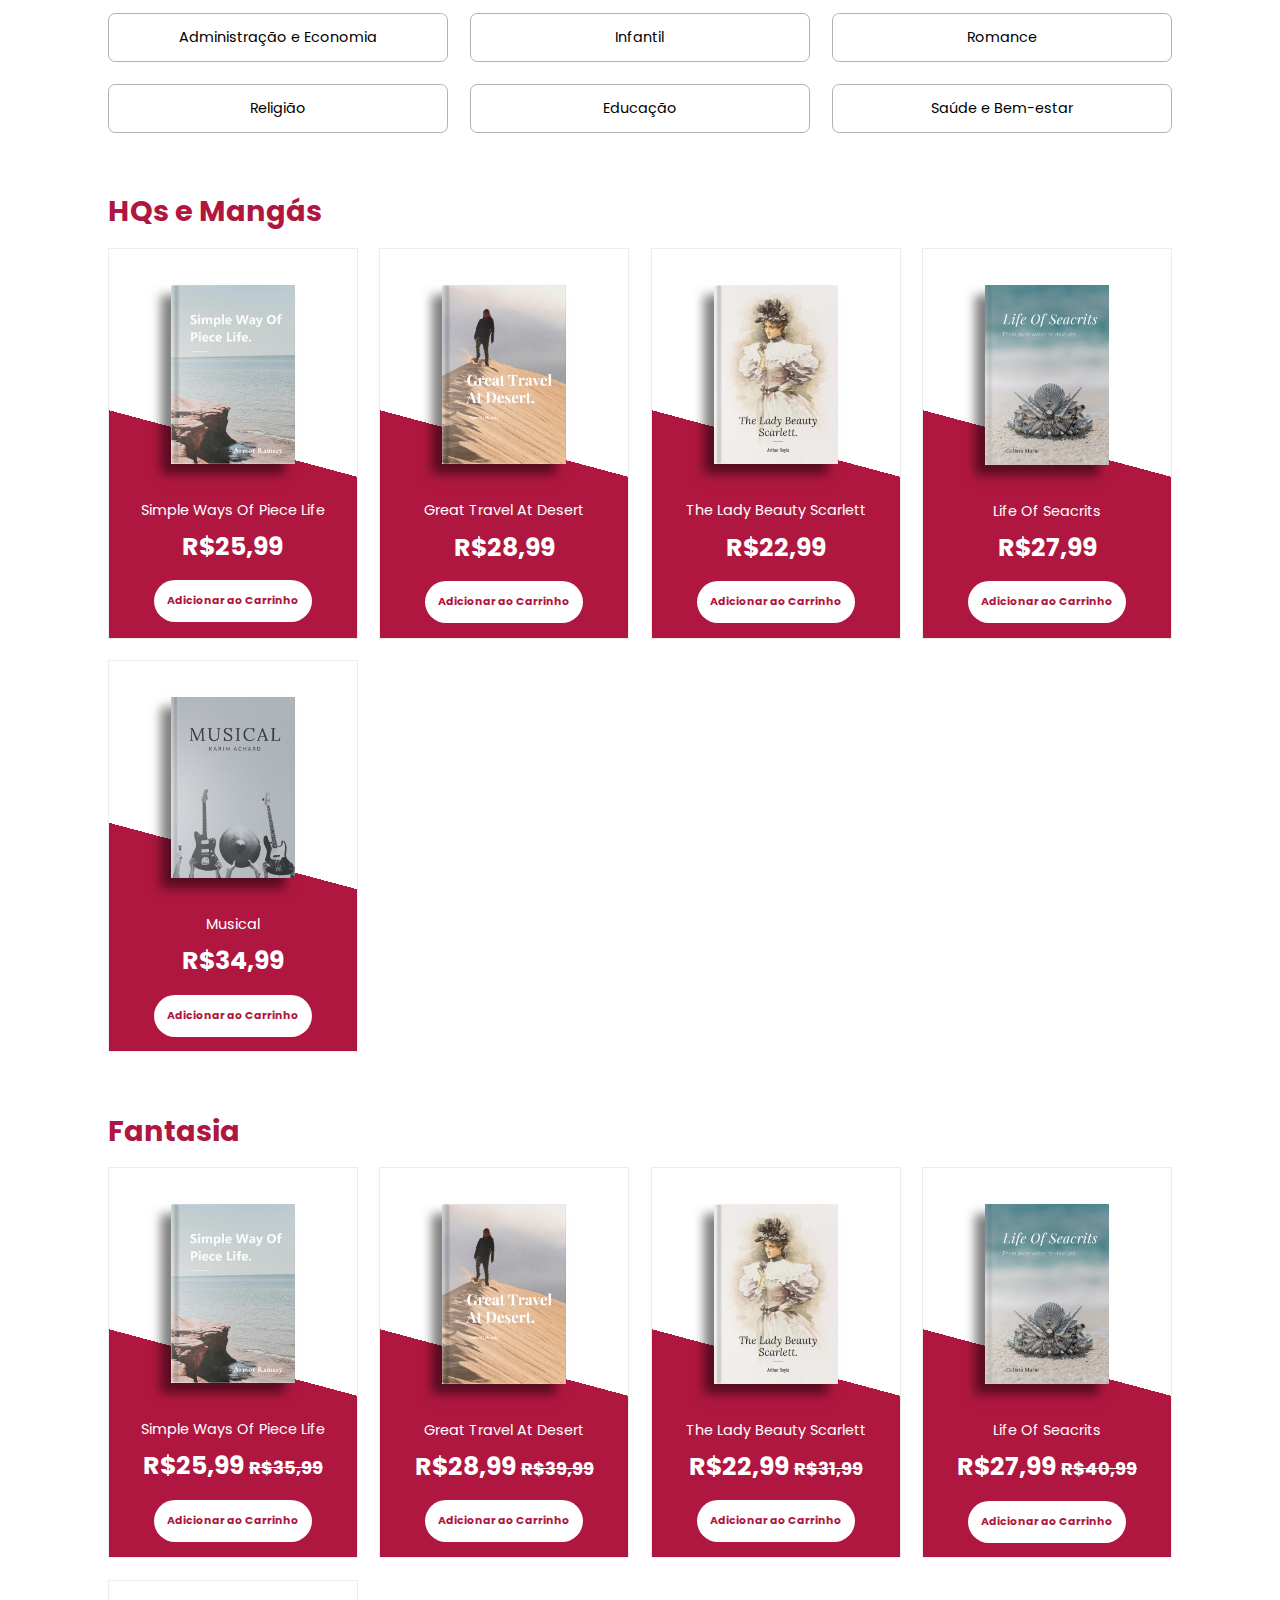
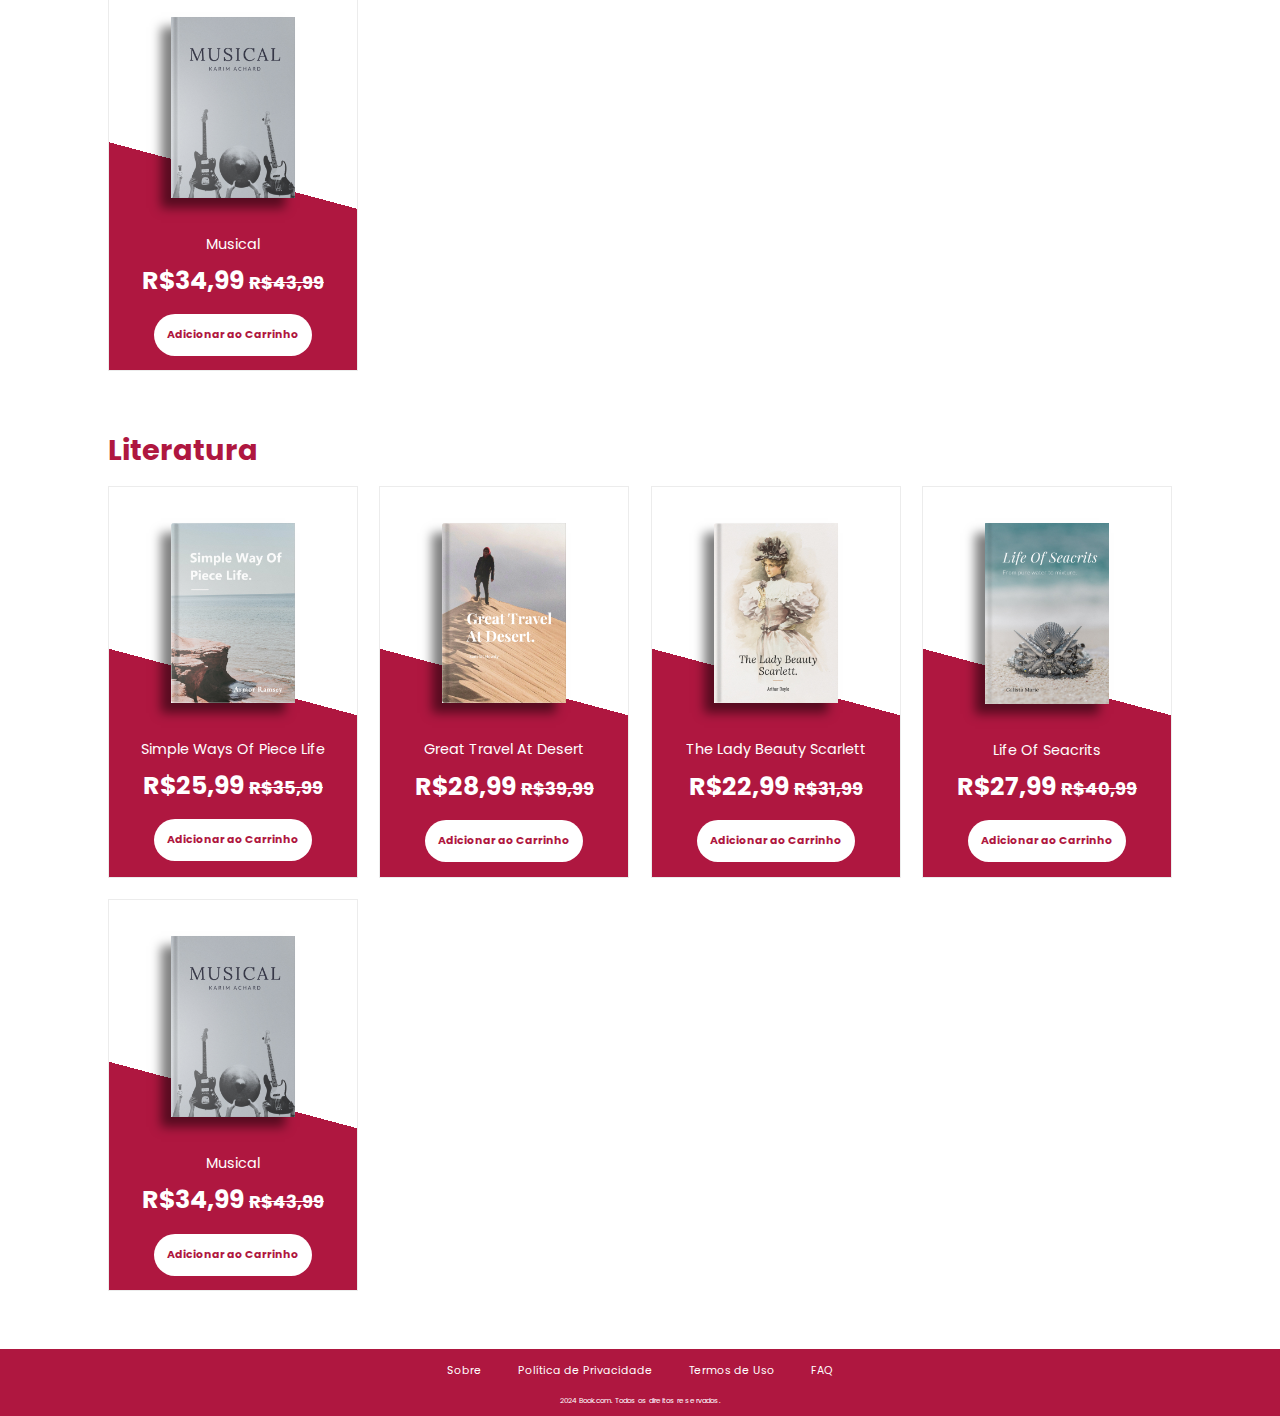
==== commit b602e66e: "fix: pequenas correções de texto" ====
--- a/index.html
+++ b/index.html
@@ -6,13 +6,13 @@
     <meta name="viewport" content="width=device-width, initial-scale=1.0">
     <link rel="icon" href="/E-Commerce-HTML-e-CSS/img/icons/book-open-solid.svg" type="image">
     <link rel="stylesheet" href="style.css">
-    <title>Bookly</title>
+    <title>Book.com</title>
 </head>
 
 <body>
     <header>
         <div class="container">
-            <a href="#home" class="logo"><img src="img/icons/book-open-solid.svg">Bookly</a>
+            <a href="#home" class="logo"><img src="img/icons/book-open-solid.svg">Book.com</a>
 
             <form>
                 <input type="search" name="search" placeholder="Pesquisar...">
@@ -43,7 +43,7 @@
             <div class="content">
                 <div class="content-text">
                     <h1>Ofertas de Natal</h1>
-                    <p>Livros com até 75% de desconto!</p>
+                    <p>Livros com até 25% de desconto!</p>
                     <a href="#christmas-sale" class="button">Comprar agora</a>
                 </div>
                 <div class="christmas-image">
@@ -256,7 +256,7 @@
             <li><a href="#">FAQ</a></li>
         </ul>
         <div class="legal-info">
-            <p>2024 Bookly. Todos os direitos reservados.</p>
+            <p>2024 Book.com. Todos os direitos reservados.</p>
         </div>
         </div>
     </footer>
